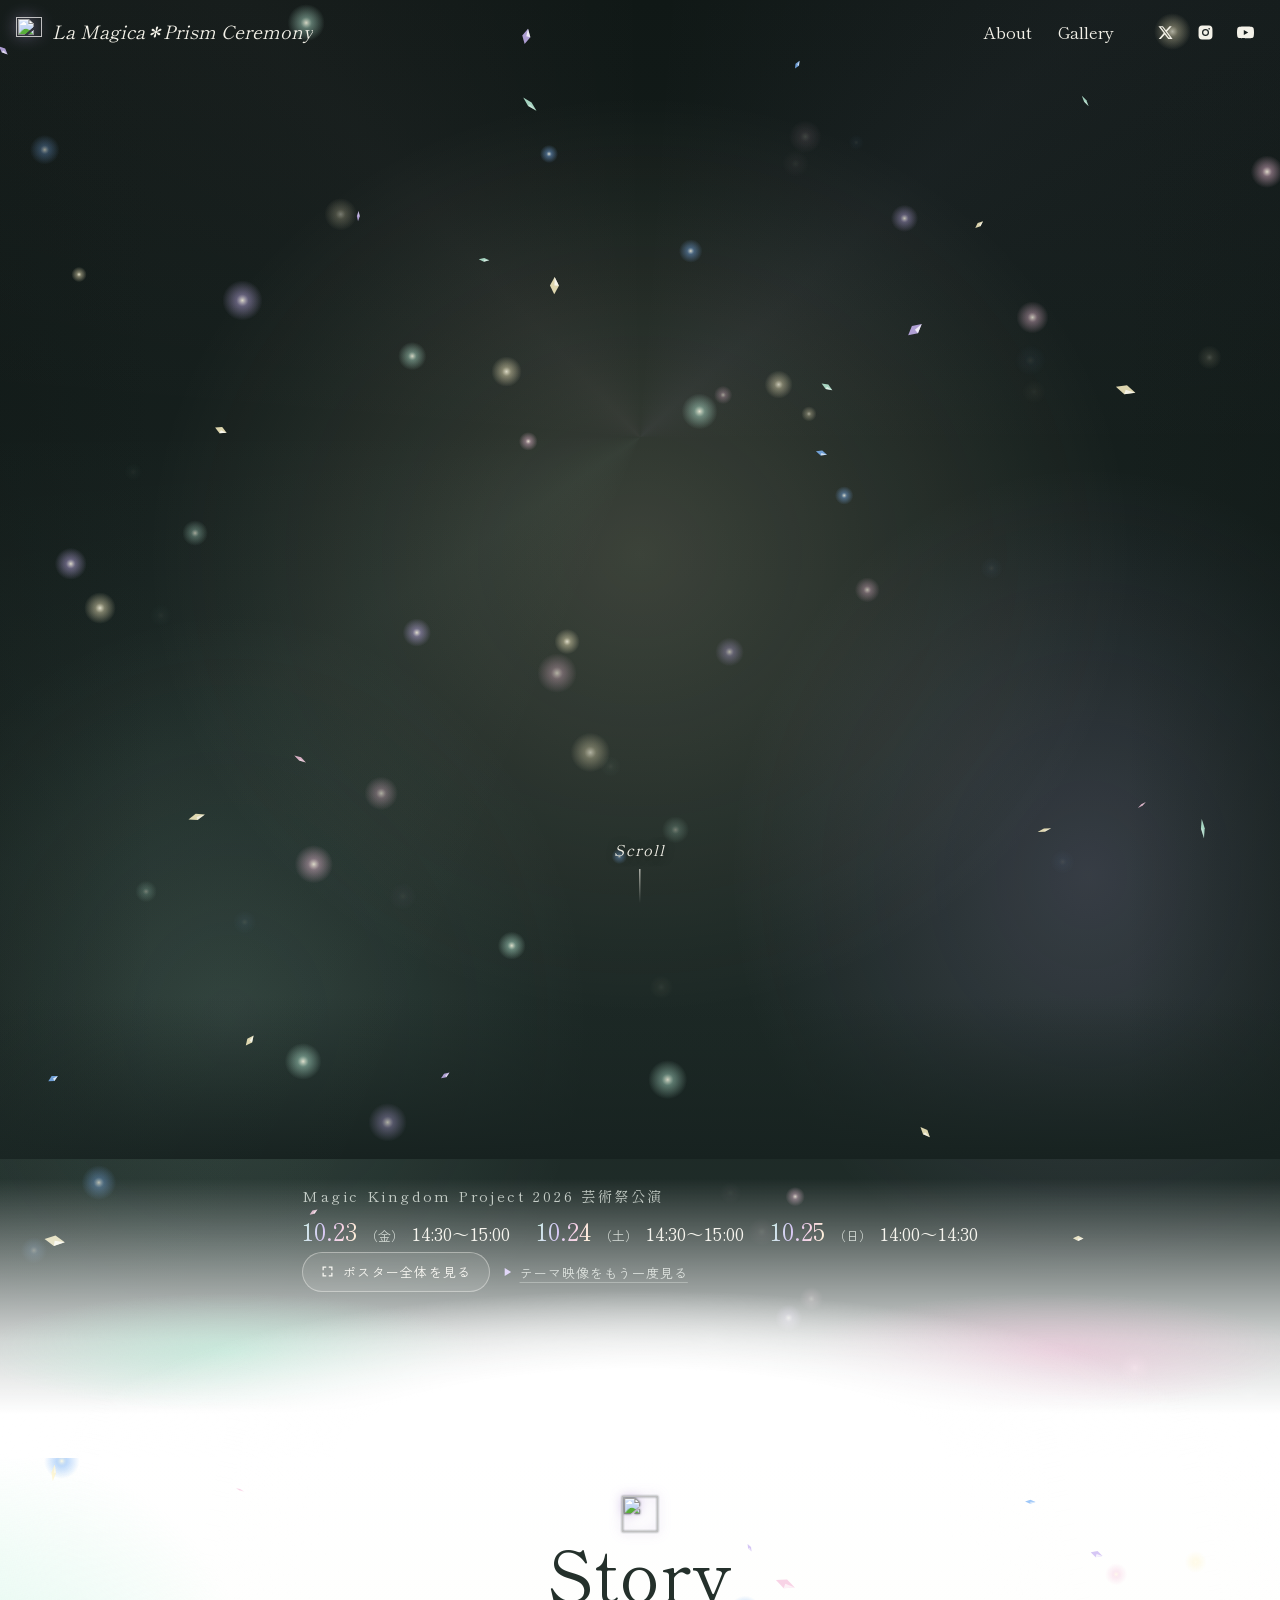
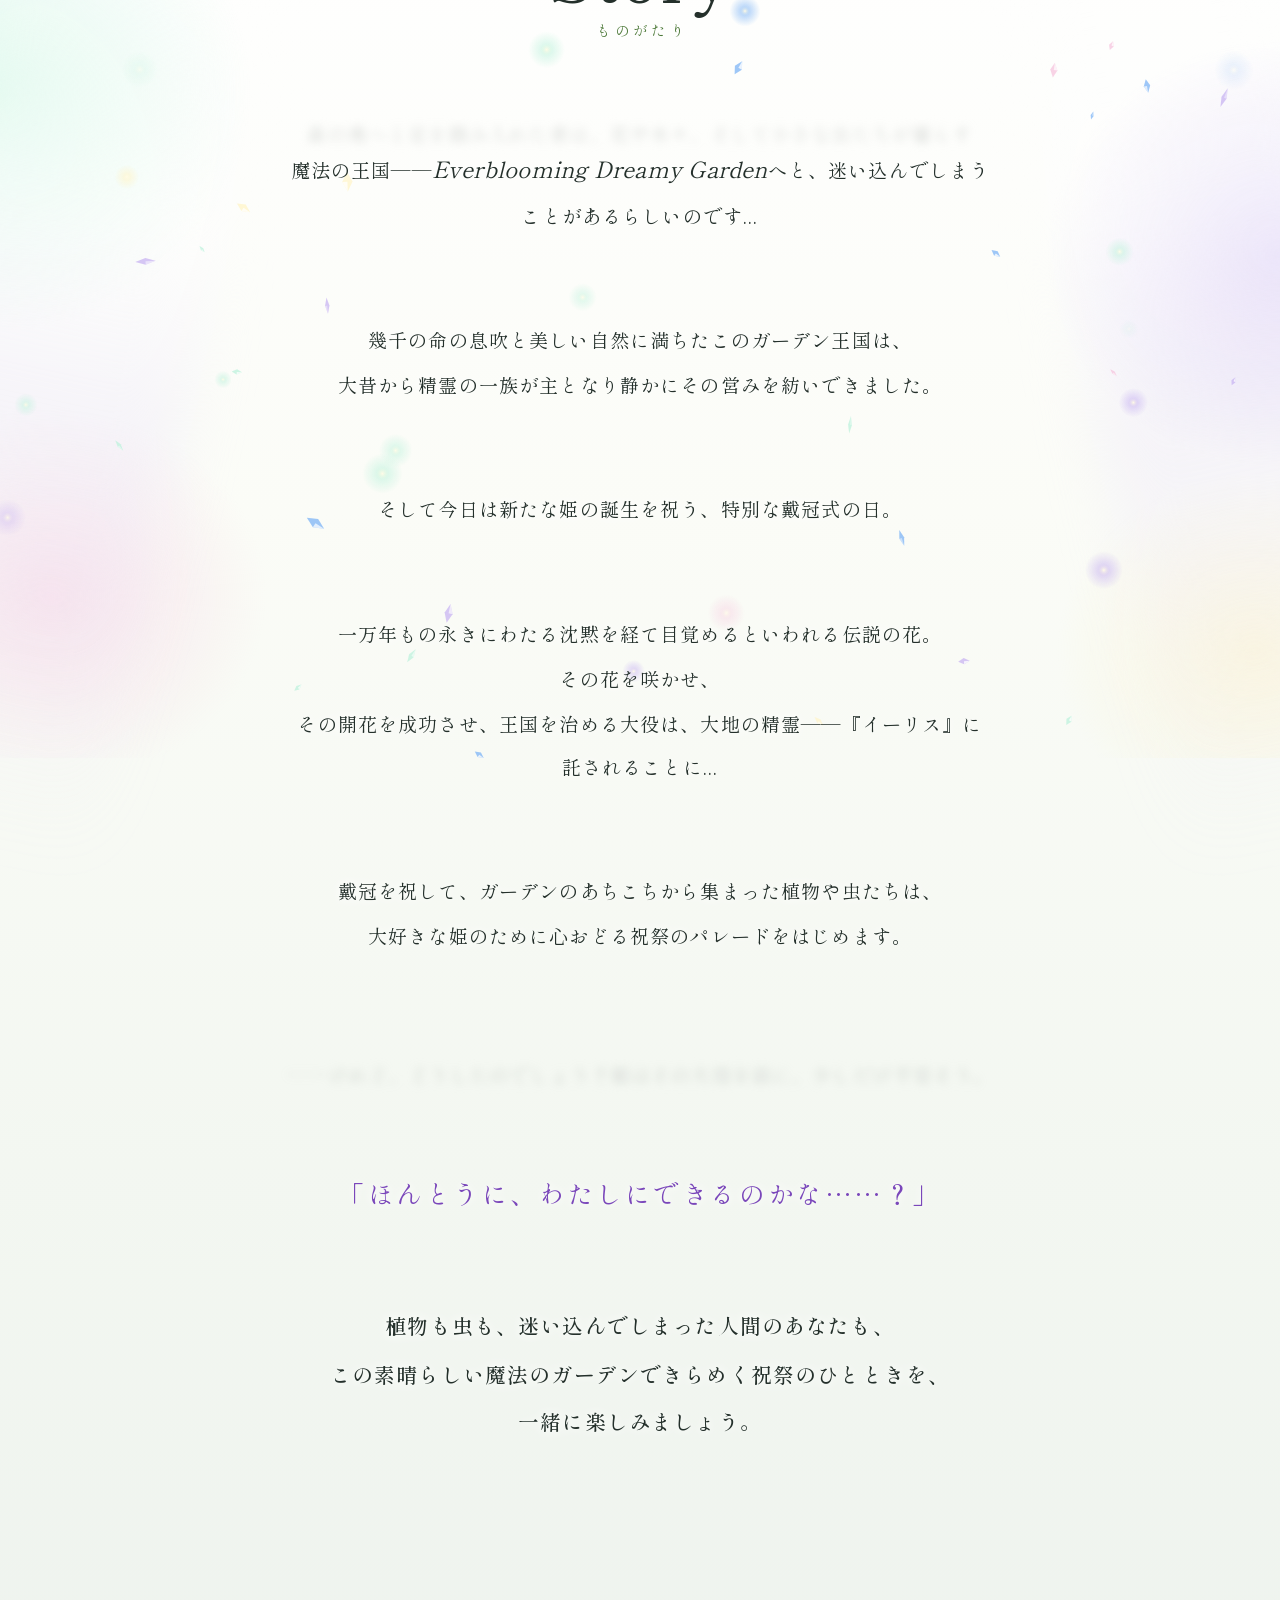
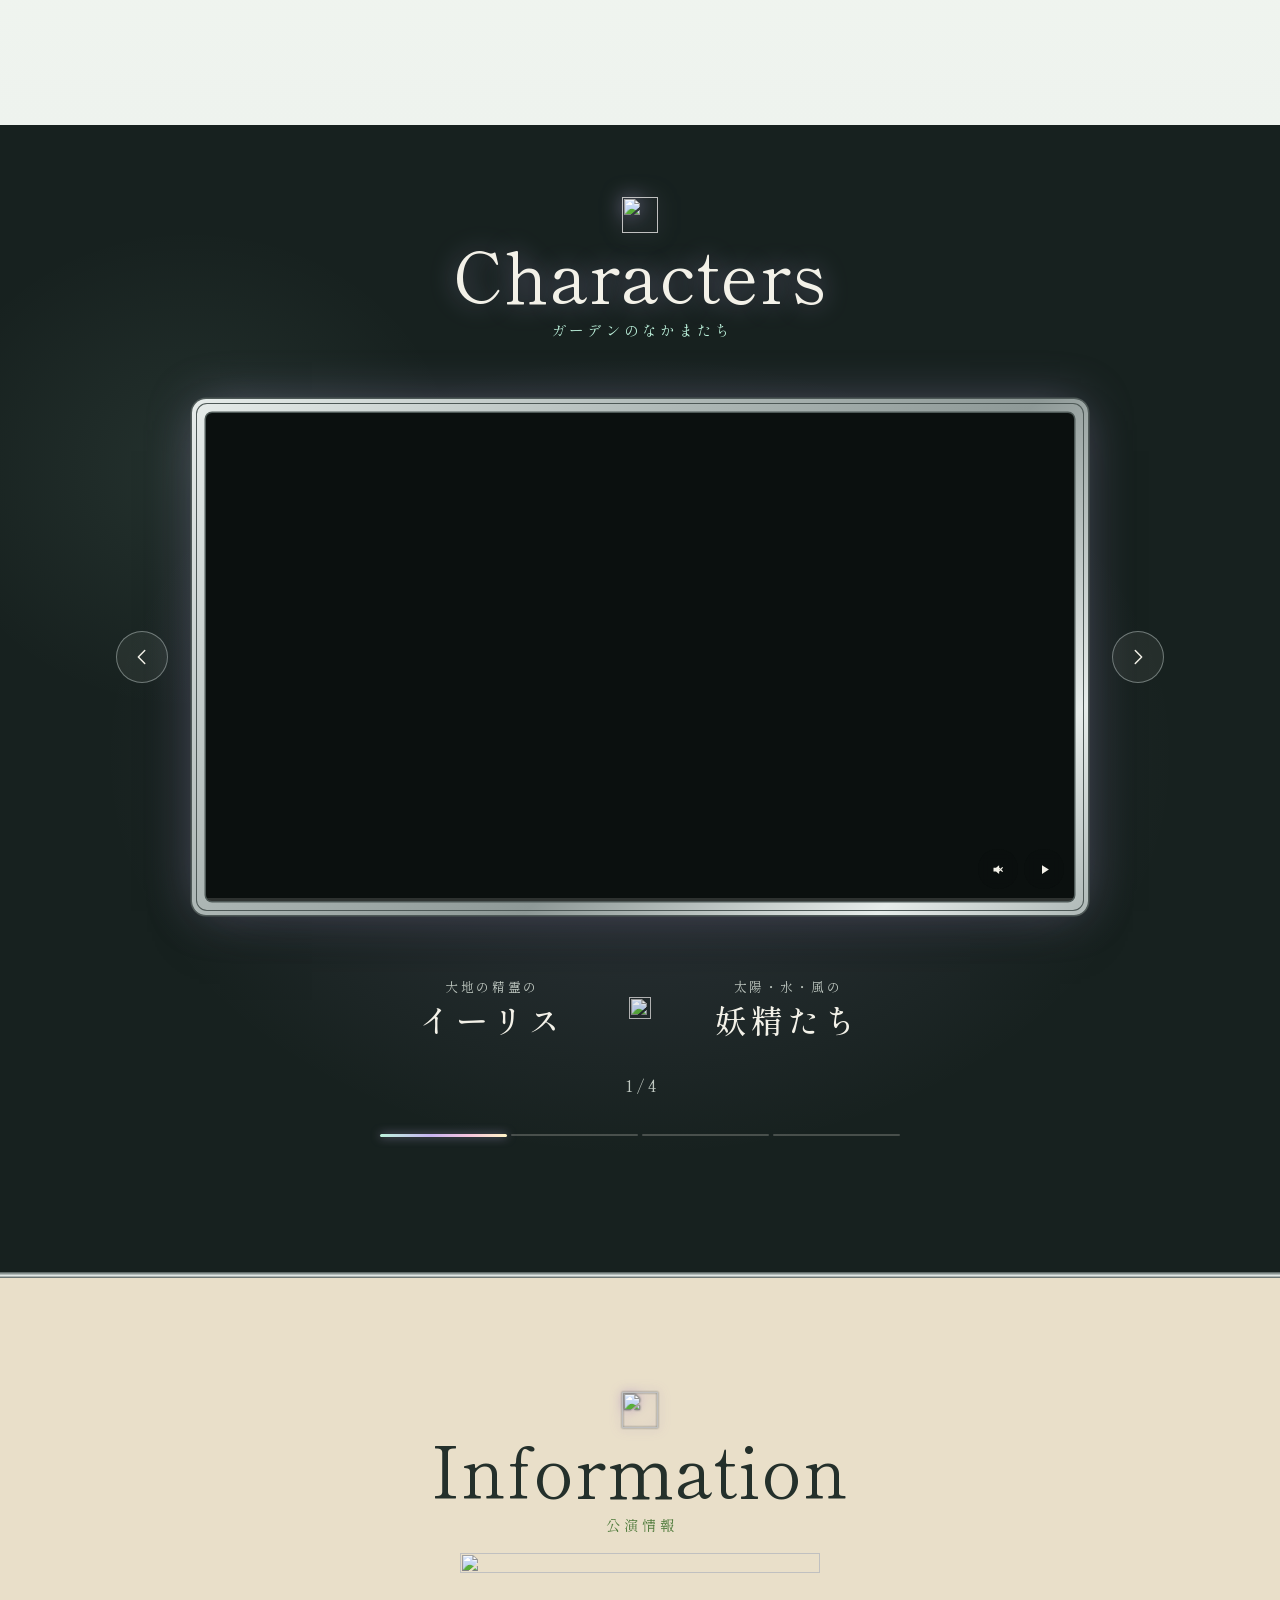
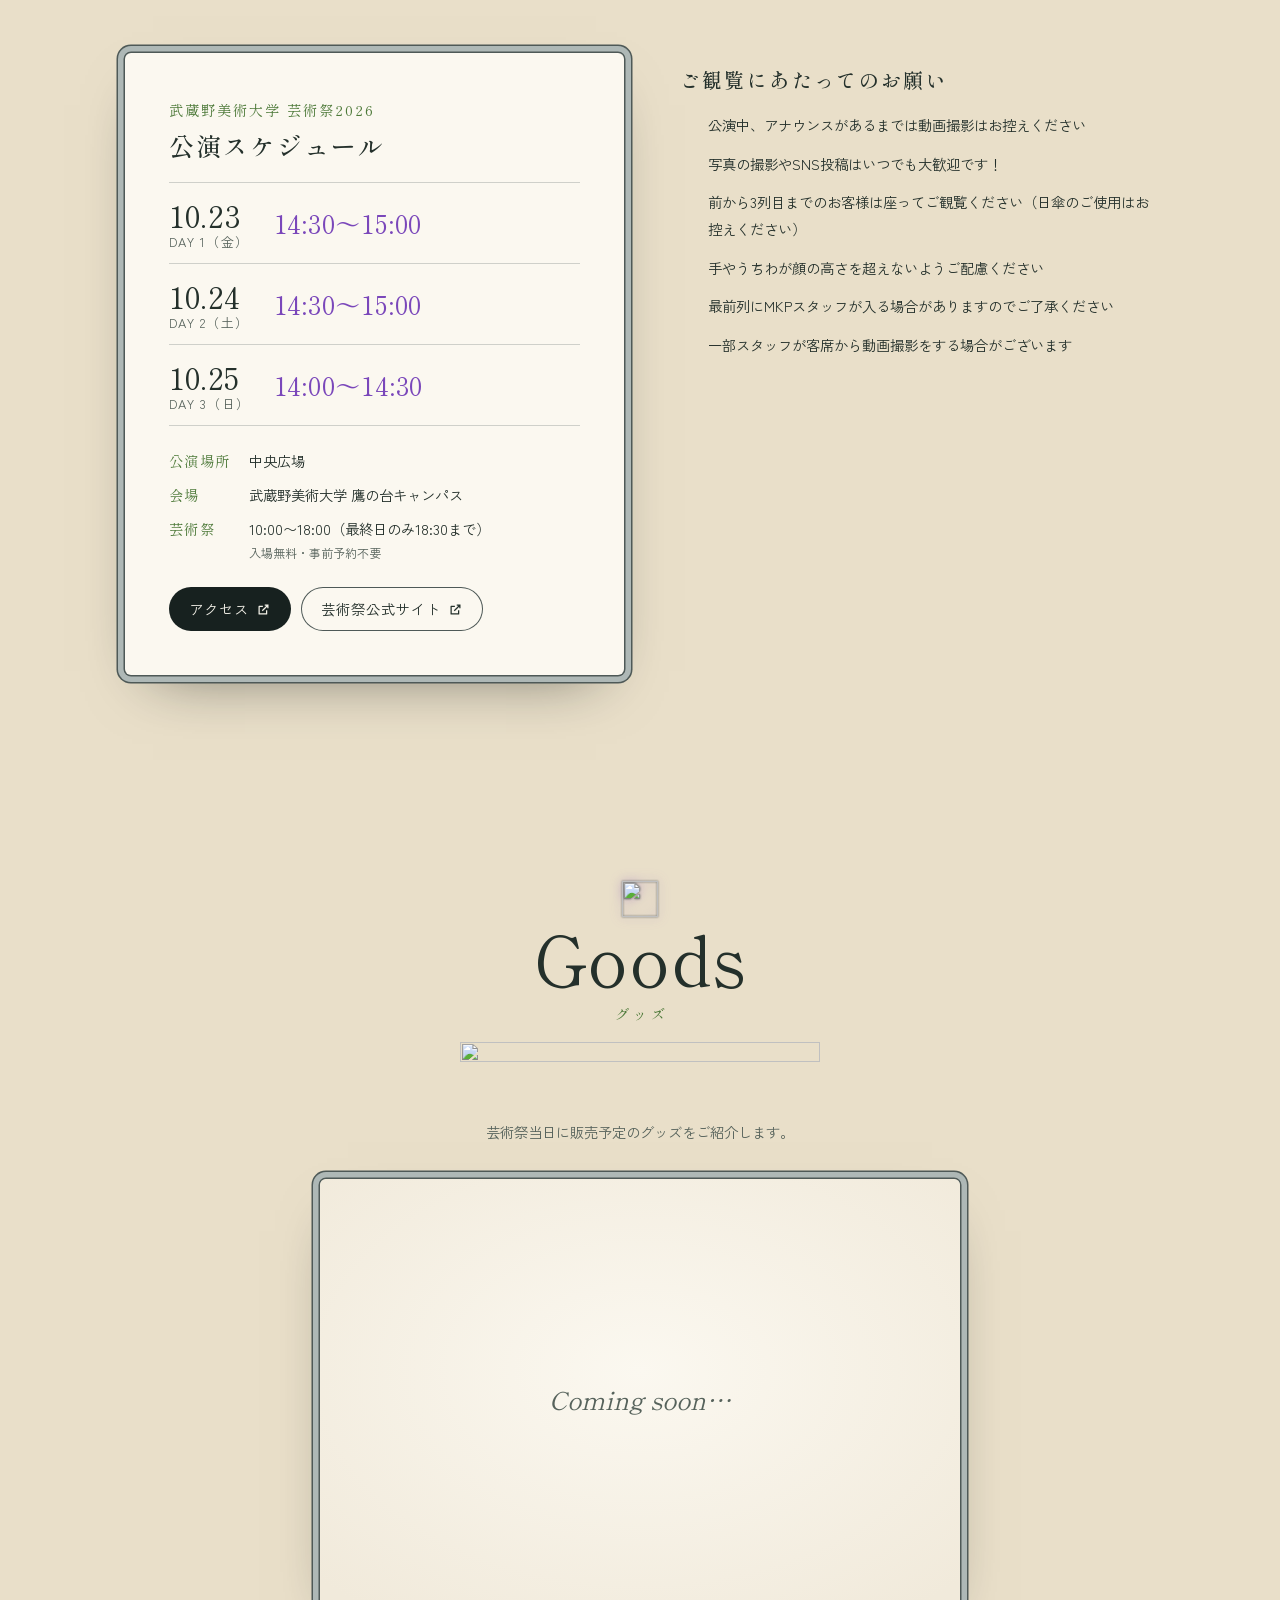
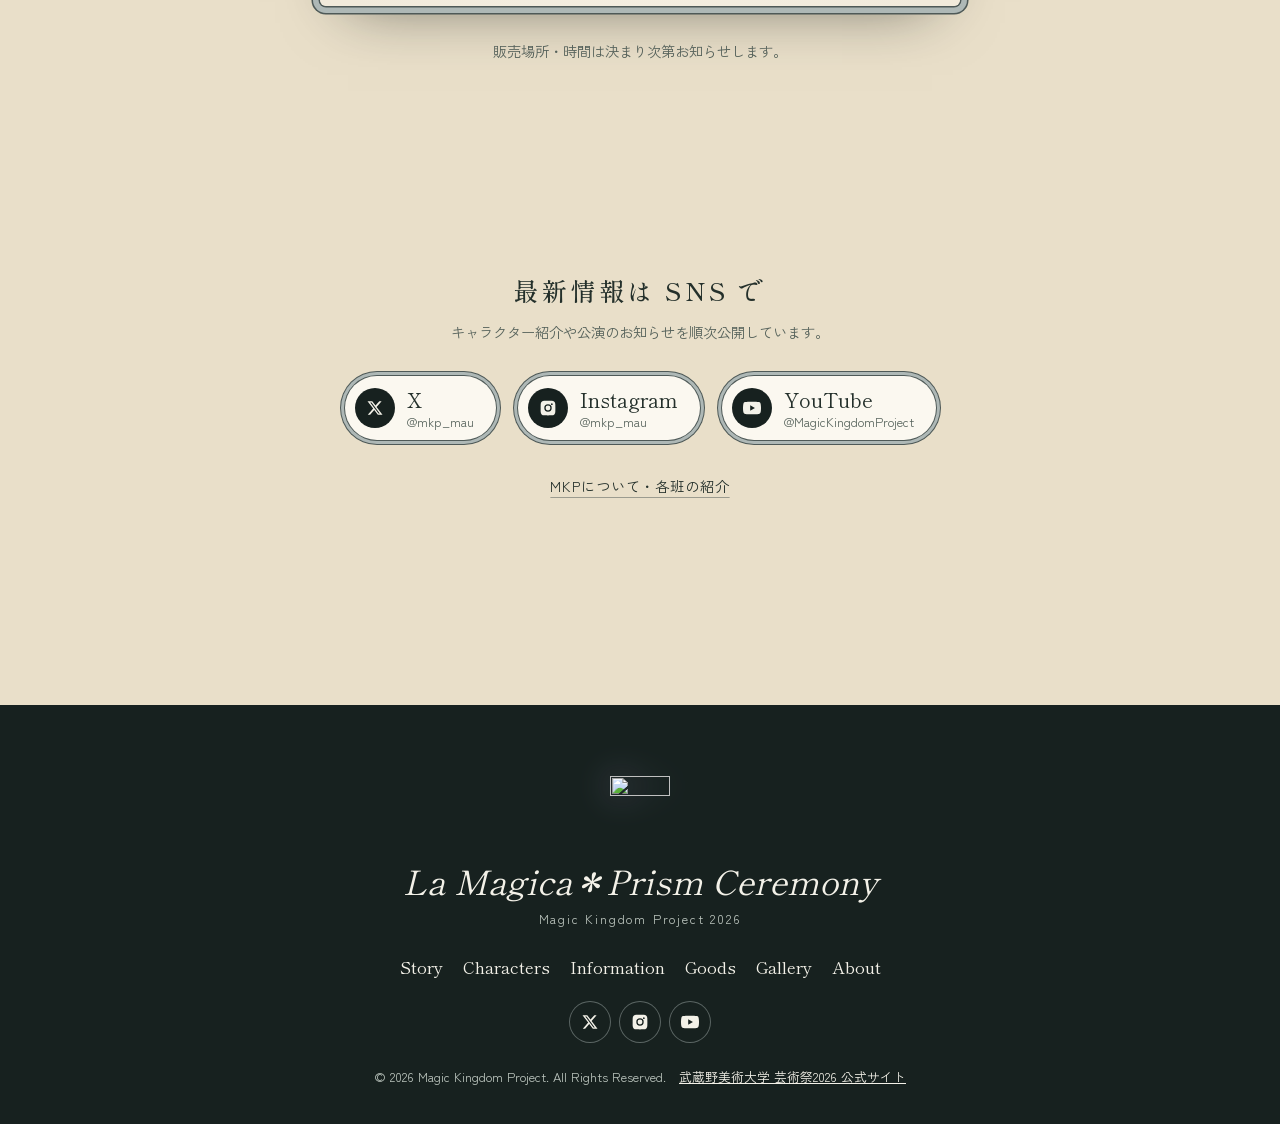
==== index.html @ e2197523 "Add files via upload" ====
<!doctype html>
<html lang="ja">
<head>
<meta charset="utf-8">
<meta name="viewport" content="width=device-width, initial-scale=1, viewport-fit=cover">
<title>La Magica＊Prism Ceremony | Magic Kingdom Project 2026</title>
<meta name="claude:viewport-fit-sides" content="cover">
<meta name="description" content="武蔵野美術大学公認サークル Magic Kingdom Project（MKP）2026年度 芸術祭公演「La Magica＊Prism Ceremony」公式サイト。10/23〜25 公演。">
<meta name="theme-color" content="#17211F">
<!-- SNSでシェアしたときの表示（公開URLが決まったら og:image / og:url を絶対URLに） -->
<meta property="og:type" content="website">
<meta property="og:site_name" content="La Magica＊Prism Ceremony">
<meta property="og:title" content="La Magica＊Prism Ceremony | Magic Kingdom Project 2026">
<meta property="og:description" content="武蔵野美術大学公認サークル MKP 2026年度 芸術祭公演 公式サイト">
<meta property="og:image" content="assets/img/ogp.jpg">
<meta property="og:locale" content="ja_JP">
<meta name="twitter:card" content="summary_large_image">
<meta name="twitter:site" content="@mkp_mau">
<link rel="icon" href="assets/img/favicon-32.png" sizes="32x32" type="image/png">
<link rel="icon" href="assets/img/icon-96.png" sizes="96x96" type="image/png">
<link rel="apple-touch-icon" href="assets/img/apple-touch-icon.png">
<link rel="preconnect" href="https://fonts.googleapis.com">
<link rel="preconnect" href="https://fonts.gstatic.com" crossorigin>
<link rel="stylesheet" href="https://fonts.googleapis.com/css2?family=IM+Fell+English:ital@0;1&family=Shippori+Mincho+B1:wght@400;500;700&family=Zen+Kaku+Gothic+New:wght@400;500;700&display=swap">
<link rel="stylesheet" href="css/style.css">
</head>
<body>
<div class="site" data-page="home">

  <a class="skip" href="#story">本文へ移動</a>

  <!-- ===== ヘッダー ===== -->
  <header class="gh" data-header>
    <a class="gh__mark" href="#top" aria-label="トップへ戻る">
      <img class="gh__crest" src="assets/svg/emblem-silver.svg" alt="" width="26" height="32">
      <span class="gh__title" data-site-title>La Magica＊Prism Ceremony</span>
    </a>
    <nav class="gh__nav" aria-label="メインメニュー">
      <a href="about.html">About</a>
      <a href="gallery.html">Gallery</a>
    </nav>
    <div class="gh__sns" data-sns="icons"></div>
    <button class="gh__menu" type="button" aria-expanded="false" aria-controls="drawer" data-menu>
      <span></span><span></span><span class="sr">メニュー</span>
    </button>
  </header>

  <div class="drawer" id="drawer" hidden data-drawer>
    <nav aria-label="メニュー">
      <a href="about.html"><span>About</span><small>MKPについて</small></a>
      <a href="gallery.html"><span>Gallery</span><small>写真ギャラリー</small></a>
    </nav>
    <div class="drawer__sns" data-sns="icons"></div>
  </div>

  <main id="top">

    <!-- ===== メインビジュアル（夜の庭とプリズムの光） ===== -->
    <section class="hero hero--full" aria-label="メインビジュアル" data-hero>
      <div class="hero__bg" aria-hidden="true"><img data-poster-bg src="" alt=""></div>
      <div class="hero__glow" aria-hidden="true"></div>
      <a class="hero__scroll" href="#story" aria-label="ストーリーへ">Scroll<i></i></a>
      <canvas class="fx" data-fx="night" aria-hidden="true"></canvas>
      <div class="hero__inner">
        <div class="hero__info">
          <p class="hero__tagline" data-tagline></p>
          <ul class="hero__dates" data-hero-dates></ul>
          <button class="hero__whole" type="button" data-zoom>
            <svg viewBox="0 0 24 24" aria-hidden="true"><path d="M4 4h6v2H6v4H4V4Zm10 0h6v6h-2V6h-4V4ZM4 14h2v4h4v2H4v-6Zm14 0h2v6h-6v-2h4v-4Z"/></svg>ポスター全体を見る
          </button>
          <button class="hero__replay" type="button" data-replay hidden>
            <svg viewBox="0 0 24 24" aria-hidden="true"><path d="M8 5v14l11-7z"/></svg>テーマ映像をもう一度見る
          </button>
        </div>
      </div>
      <div class="hero__bloom" aria-hidden="true"></div>
    </section>

    <!-- ===== ストーリー（光の中へ） ===== -->
    <section class="story" id="story" aria-labelledby="story-h">
      <canvas class="fx fx--sticky" data-fx="light" aria-hidden="true"></canvas>
      <div class="story__aura" aria-hidden="true"></div>

      <div class="story__inner">
        <header class="sec-head">
          <img class="sec-head__spark" src="assets/svg/sparkle.svg" alt="" width="40" height="40">
          <h2 class="sec-head__en" id="story-h">Story</h2>
          <p class="sec-head__ja">ものがたり</p>
        </header>
        <div class="story__text" data-story></div>
      </div>
      <div class="story__band" aria-hidden="true"></div>
    </section>

    <!-- ===== キャラクター ===== -->
    <section class="chars" id="characters" aria-labelledby="chars-h">
      <div class="wrap">
        <header class="sec-head sec-head--dark">
          <img class="sec-head__spark" src="assets/svg/sparkle.svg" alt="" width="40" height="40">
          <h2 class="sec-head__en" id="chars-h">Characters</h2>
          <p class="sec-head__ja">ガーデンのなかまたち</p>
        </header>
        <div class="carousel" data-carousel></div>
      </div>
    </section>

    <!-- ===== 公演情報 ===== -->
    <section class="info parchment" id="information" aria-labelledby="info-h">
      <div class="wrap">
        <header class="sec-head">
          <img class="sec-head__spark" src="assets/svg/sparkle.svg" alt="" width="40" height="40">
          <h2 class="sec-head__en" id="info-h">Information</h2>
          <p class="sec-head__ja">公演情報</p>
          <img class="sec-head__rule" src="assets/svg/rule.svg" alt="" width="360" height="36">
        </header>
        <div class="info__grid">
          <article class="plate" data-schedule></article>
          <article class="notes" data-notes></article>
        </div>
        <div class="news" data-news></div>
      </div>
    </section>

    <!-- ===== グッズ ===== -->
    <section class="goods parchment" id="goods" aria-labelledby="goods-h">
      <div class="wrap">
        <header class="sec-head">
          <img class="sec-head__spark" src="assets/svg/sparkle.svg" alt="" width="40" height="40">
          <h2 class="sec-head__en" id="goods-h">Goods</h2>
          <p class="sec-head__ja">グッズ</p>
          <img class="sec-head__rule" src="assets/svg/rule.svg" alt="" width="360" height="36">
        </header>
        <div data-goods></div>
      </div>
    </section>

    <!-- ===== 展示（content.js で enabled: true のときだけ表示） ===== -->
    <section class="exhibit parchment" id="exhibition" aria-labelledby="ex-h" hidden data-exhibition-section>
      <div class="wrap">
        <header class="sec-head">
          <h2 class="sec-head__en" id="ex-h">Exhibition</h2>
          <p class="sec-head__ja">展示</p>
          <img class="sec-head__rule" src="assets/svg/rule.svg" alt="" width="360" height="36">
        </header>
        <div data-exhibition></div>
      </div>
    </section>

    <!-- ===== SNS ===== -->
    <section class="follow parchment" id="follow" aria-labelledby="follow-h">
      <div class="wrap">
        <h2 class="follow__h" id="follow-h">最新情報は SNS で</h2>
        <p class="follow__lead">キャラクター紹介や公演のお知らせを順次公開しています。</p>
        <div class="follow__list" data-sns="cards"></div>
        <a class="follow__about" href="about.html">MKPについて・各班の紹介</a>
      </div>
    </section>
  </main>

  <footer class="gf" data-footer></footer>

  <dialog class="lightbox" data-lightbox aria-label="画像の拡大表示">
    <button class="lightbox__close" type="button" data-lightbox-close aria-label="閉じる">×</button>
    <img src="" alt="">
  </dialog>

  <noscript><p class="noscript">このサイトの表示には JavaScript を有効にしてください。</p></noscript>
</div>

<script src="data/content.js"></script>
<script src="js/main.js"></script>
</body>
</html>
---- css/style.css ----
/* =====================================================================
   La Magica＊Prism Ceremony — style
   ポスターのトンマナ：夜の庭（暗）→ 祈りの光（白いプリズム）→ 夜の舞台 → 羊皮紙と銀の額縁
   色や書体は :root の変数だけで全体を変えられます（1つの世界観で統一。ダークモード切替は持ちません）
   ===================================================================== */
:root {
  /* color */
  --night: #17211F;        /* 夜の庭 */
  --night-2: #22302C;
  --night-3: #2E3F39;
  --ink: #24302B;          /* 明るい面の文字 */
  --ink-soft: #56625B;
  --moon: #F3F1E8;         /* 暗い面の文字 */
  --moon-soft: #BFC8C1;
  --parch: #E9DFC9;        /* 羊皮紙 */
  --parch-2: #DCCDAF;
  --paper: #FBF8F0;        /* 額縁の中の紙 */
  --pewter: #AEB8B6;       /* 銀の額縁 */
  --pewter-l: #E6ECEA;
  --pewter-d: #4E5957;
  --leaf: #4E7A3A;
  --lilac: #C8B4F2;        /* プリズムの光 */
  --mint: #BDF2DC;
  --pink: #F6C4DD;
  --glow: #FFF4C7;
  --violet: #7A47BA;       /* リボンの紫＝アクセント */
  --gem: #3E86E0;
  --prism: linear-gradient(100deg, var(--mint), var(--lilac) 40%, var(--pink) 70%, var(--glow));
  --frame: linear-gradient(135deg, var(--pewter-l), var(--pewter) 35%, #8E9997 60%, var(--pewter-l) 85%, var(--pewter));
  --shadow: 0 24px 60px -28px rgba(10, 16, 14, .6);

  /* type */
  --f-display: "IM Fell English", "Shippori Mincho B1", "Hiragino Mincho ProN", "Yu Mincho", serif;
  --f-story: "Shippori Mincho B1", "Hiragino Mincho ProN", "Yu Mincho", "Noto Serif JP", serif;
  --f-ui: "Zen Kaku Gothic New", "Hiragino Sans", "Hiragino Kaku Gothic ProN", "Yu Gothic", sans-serif;

  /* scale (1.25) */
  --t-xs: .8rem;
  --t-sm: .9rem;
  --t-md: 1rem;
  --t-lg: 1.25rem;
  --t-xl: 1.56rem;
  --t-2xl: 1.95rem;

  --gutter: max(16px, env(safe-area-inset-left, 0px));
  --gutter-r: max(16px, env(safe-area-inset-right, 0px));
  --header-h: 64px;
  color-scheme: light;
}

*, *::before, *::after { box-sizing: border-box; }
[hidden] { display: none !important; }
html { scroll-behavior: smooth; scroll-padding-top: calc(var(--header-h) + 12px); }
html.is-locked, html.is-locked body { overflow: hidden; }
body {
  margin: 0;
  background: var(--night);
  color: var(--ink);
  font-family: var(--f-ui);
  font-size: var(--t-md);
  line-height: 1.8;
  -webkit-font-smoothing: antialiased;
  overflow-x: hidden;
}
.site { overflow-x: clip; }
img { max-width: 100%; display: block; }
a { color: inherit; }
button { font: inherit; color: inherit; }
h1, h2, h3 { text-wrap: balance; word-break: auto-phrase; }
:focus-visible { outline: 2px solid var(--lilac); outline-offset: 3px; border-radius: 4px; }
.sr { position: absolute; width: 1px; height: 1px; overflow: hidden; clip: rect(0 0 0 0); white-space: nowrap; }
.skip { position: absolute; left: 12px; top: -60px; z-index: 100; background: var(--moon); color: var(--night); padding: 8px 14px; border-radius: 999px; text-decoration: none; }
.skip:focus { top: calc(12px + env(safe-area-inset-top, 0px)); }
.noscript { text-align: center; padding: 24px; color: var(--moon); }

.wrap { width: 100%; max-width: 1080px; margin-inline: auto; padding-left: var(--gutter); padding-right: var(--gutter-r); }
.parchment { background: var(--parch) url("../assets/svg/parchment.svg") repeat; color: var(--ink); }

/* ---------- section heading ---------- */
.sec-head { display: grid; justify-items: center; text-align: center; margin-bottom: clamp(32px, 6vw, 56px); }
.sec-head__spark { width: 36px; height: 36px; margin-bottom: 4px; }
.parchment .sec-head__spark, .story .sec-head__spark { filter: drop-shadow(0 0 1px rgba(78,89,87,.9)) drop-shadow(0 0 6px rgba(122,71,186,.35)); }
.sec-head--dark .sec-head__spark { filter: drop-shadow(0 0 10px rgba(200,180,242,.6)); }
.sec-head__en { margin: 0; font-family: var(--f-display); font-weight: 400; font-size: clamp(2.6rem, 7vw, 4.4rem); line-height: 1; letter-spacing: .01em; }
.sec-head__ja { margin: 10px 0 0; font-family: var(--f-story); font-size: var(--t-sm); letter-spacing: .3em; padding-left: .3em; color: var(--leaf); }
.sec-head__rule { width: min(360px, 76vw); height: auto; margin-top: 14px; }
.sec-head--dark .sec-head__en { color: var(--moon); text-shadow: 0 0 26px rgba(200, 180, 242, .45); }
.sec-head--dark .sec-head__ja { color: var(--mint); }

/* ---------- reveal ---------- */
.js .rv { opacity: .18; transform: translateY(14px); filter: blur(4px); transition: opacity 1.1s ease, transform 1.1s cubic-bezier(.2,.7,.2,1), filter 1.1s ease; transition-delay: calc(var(--i, 0) * 140ms); }
.js .rv.is-in { opacity: 1; transform: none; filter: none; }

/* ---------- canvas fx ---------- */
.fx { position: absolute; inset: 0; width: 100%; height: 100%; pointer-events: none; z-index: 1; }
.fx--sticky { position: sticky; top: 0; height: 100vh; height: 100svh; margin-bottom: -100vh; margin-bottom: -100svh; display: block; }

/* =====================================================================
   Header
   ===================================================================== */
.gh {
  position: fixed; inset: 0 0 auto 0; z-index: 40;
  height: calc(var(--header-h) + env(safe-area-inset-top, 0px));
  padding-top: env(safe-area-inset-top, 0px);
  padding-left: var(--gutter); padding-right: var(--gutter-r);
  display: flex; align-items: center; gap: 20px;
  color: var(--moon);
  transition: background .4s ease, box-shadow .4s ease;
}
.gh.is-solid { background: rgba(23, 33, 31, .84); backdrop-filter: blur(14px); -webkit-backdrop-filter: blur(14px); box-shadow: 0 1px 0 rgba(174, 184, 182, .25); }
.gh__mark { display: flex; align-items: center; gap: 10px; text-decoration: none; min-width: 0; }
.gh__crest { width: 26px; height: auto; flex: none; filter: drop-shadow(0 0 8px rgba(200,180,242,.45)); }
.gh__title { font-family: var(--f-display); font-style: italic; font-size: 1.15rem; white-space: nowrap; overflow: hidden; text-overflow: ellipsis; }
.gh__nav { margin-left: auto; display: flex; gap: 2px; }
.gh__nav a { font-family: var(--f-display); font-size: 1.05rem; text-decoration: none; padding: 6px 12px; border-radius: 999px; transition: background .25s, color .25s; }
.gh__nav a:hover { background: rgba(243, 241, 232, .1); color: var(--lilac); }
.gh__sns { display: flex; gap: 2px; }
.gh__sns a, .drawer__sns a { display: grid; place-items: center; width: 38px; height: 38px; border-radius: 50%; transition: background .25s, color .25s; }
.gh__sns a:hover { background: rgba(243, 241, 232, .1); color: var(--lilac); }
.gh__sns svg, .drawer__sns svg { width: 17px; height: 17px; fill: currentColor; }
.gh__menu { display: none; margin-left: auto; width: 44px; height: 44px; border: 0; background: transparent; position: relative; cursor: pointer; }
.gh__menu span:not(.sr) { position: absolute; left: 11px; right: 11px; height: 1.5px; background: var(--moon); transition: transform .35s ease, top .35s ease; }
.gh__menu span:nth-child(1) { top: 17px; }
.gh__menu span:nth-child(2) { top: 26px; }
.gh__menu[aria-expanded="true"] span:nth-child(1) { top: 21.5px; transform: rotate(35deg); }
.gh__menu[aria-expanded="true"] span:nth-child(2) { top: 21.5px; transform: rotate(-35deg); }

.drawer {
  position: fixed; inset: 0; z-index: 35; color: var(--moon);
  background: radial-gradient(90% 60% at 50% 30%, rgba(200,180,242,.22), transparent 70%), var(--night);
  padding: calc(var(--header-h) + 24px + env(safe-area-inset-top, 0px)) var(--gutter-r) calc(32px + env(safe-area-inset-bottom, 0px)) var(--gutter);
  display: flex; flex-direction: column; justify-content: center; gap: 32px;
  animation: fadeIn .35s ease;
}
.drawer nav { display: grid; gap: 6px; justify-items: center; }
.drawer nav a { display: grid; justify-items: center; text-decoration: none; padding: 8px 16px; }
.drawer nav span { font-family: var(--f-display); font-size: 2.1rem; line-height: 1.1; }
.drawer nav small { font-family: var(--f-story); font-size: var(--t-xs); letter-spacing: .25em; color: var(--mint); }
.drawer__sns { display: flex; justify-content: center; gap: 8px; }
.drawer__sns a { box-shadow: inset 0 0 0 1px rgba(174,184,182,.5); width: 46px; height: 46px; }

@media (max-width: 920px) {
  .gh__nav, .gh__sns { display: none; }
  .gh__menu { display: block; }
}

/* =====================================================================
   Intro (theme movie)
   ===================================================================== */
.intro {
  position: fixed; inset: 0; z-index: 80;
  background: #0B100F;
  display: grid; place-items: center;
  transition: opacity 1.1s ease, visibility 1.1s;
}
.intro.is-leaving { opacity: 0; visibility: hidden; }
.intro video { width: 100%; height: 100%; object-fit: contain; background: #0B100F; }
.intro__wait { position: absolute; inset: 0; display: grid; place-items: center; pointer-events: none; animation: breathe 2.4s ease-in-out infinite; }
.intro__wait img { width: clamp(80px, 12vw, 130px); height: auto; filter: drop-shadow(0 0 24px rgba(200,180,242,.7)); }
.intro.is-playing .intro__wait { display: none; }
.intro__start {
  position: absolute; inset: 0; display: grid; place-items: center; align-content: center; gap: 18px;
  border: 0; background: rgba(11, 16, 15, .45); cursor: pointer; color: var(--moon);
}
.intro__start span:first-child { width: 92px; height: 92px; border-radius: 50%; display: grid; place-items: center; background: rgba(243,241,232,.12); box-shadow: inset 0 0 0 1.5px var(--pewter), 0 0 40px rgba(200,180,242,.45); }
.intro__start svg { width: 34px; height: 34px; fill: currentColor; margin-left: 5px; }
.intro__start span:last-child { font-family: var(--f-story); letter-spacing: .2em; font-size: var(--t-sm); }
.intro__bar {
  position: absolute; left: 0; right: 0; bottom: 0;
  padding: 16px var(--gutter-r) calc(20px + env(safe-area-inset-bottom, 0px)) var(--gutter);
  display: flex; justify-content: space-between; align-items: center; gap: 12px;
  background: linear-gradient(to top, rgba(11, 16, 15, .75), transparent);
}
.intro__btn {
  display: inline-flex; align-items: center; gap: 8px;
  min-height: 44px; padding: 8px 18px; border-radius: 999px;
  border: 1px solid rgba(243, 241, 232, .5); background: rgba(243, 241, 232, .08);
  color: var(--moon); font-size: var(--t-sm); letter-spacing: .08em; cursor: pointer;
  backdrop-filter: blur(6px); -webkit-backdrop-filter: blur(6px);
  transition: background .25s;
}
.intro__btn:hover { background: rgba(243, 241, 232, .2); }
.intro__btn svg { width: 18px; height: 18px; fill: currentColor; }
.intro__btn--icon { width: 44px; padding: 0; justify-content: center; }
.intro__btn--skip { font-family: var(--f-display); font-size: 1.1rem; letter-spacing: .04em; }
.intro__bar progress { flex: 1; max-width: 360px; height: 2px; appearance: none; -webkit-appearance: none; border: 0; background: rgba(243,241,232,.2); }
.intro__bar progress::-webkit-progress-bar { background: rgba(243,241,232,.2); }
.intro__bar progress::-webkit-progress-value { background: var(--lilac); }
.intro__bar progress::-moz-progress-bar { background: var(--lilac); }

/* =====================================================================
   Hero — 夜の庭のポスター
   ===================================================================== */
.hero {
  position: relative;
  color: var(--moon);
  background:
    radial-gradient(55% 45% at 50% 38%, rgba(255, 244, 199, .16), transparent 70%),
    radial-gradient(40% 40% at 18% 70%, rgba(189, 242, 220, .12), transparent 70%),
    radial-gradient(40% 40% at 85% 60%, rgba(200, 180, 242, .16), transparent 70%),
    linear-gradient(to bottom, #101816, var(--night) 40%, var(--night-2));
  padding: calc(var(--header-h) + 28px + env(safe-area-inset-top, 0px)) 0 0;
  overflow: hidden;
  isolation: isolate;
}
.hero__glow { position: absolute; inset: -50%; z-index: 0; pointer-events: none;
  background: conic-gradient(from 200deg at 50% 40%, transparent, rgba(189,242,220,.08), transparent 20%, rgba(246,196,221,.08), transparent 45%, rgba(200,180,242,.1), transparent 70%);
  animation: spin 60s linear infinite; }


.hero__inner {
  position: relative; z-index: 2;
  display: grid; justify-items: center; gap: 24px;
  padding-left: var(--gutter); padding-right: var(--gutter-r);
  padding-bottom: clamp(110px, 13vw, 180px);
}
.js .js.is-ready 
.hero__info { display: grid; justify-items: center; gap: 14px; text-align: center; }
.hero__tagline { margin: 0; font-family: var(--f-story); font-size: var(--t-sm); letter-spacing: .18em; color: var(--moon-soft); }
/* 3日分は「横に3つ並ぶ」か「縦に3行そろう」のどちらかだけにする（2つ＋1つの折り返しを作らない） */
.hero__dates { list-style: none; margin: 0; padding: 0; display: grid; grid-template-columns: repeat(3, auto); justify-content: center; gap: 8px 26px; font-family: var(--f-display); font-size: 1.1rem; font-variant-numeric: tabular-nums; }
.hero__dates li { display: grid; grid-template-columns: auto auto auto; align-items: baseline; gap: 8px; white-space: nowrap; }
@media (max-width: 720px) {
  .hero__dates { grid-template-columns: auto; gap: 4px; }
  .hero__dates li { grid-template-columns: 3.4em 2.4em auto; gap: 6px; }
  .hero__dates b { text-align: right; }
}
.hero__dates b { font-weight: 400; font-size: 1.5rem; background: var(--prism); -webkit-background-clip: text; background-clip: text; color: transparent; }
.hero__dates small { font-family: var(--f-ui); font-size: var(--t-xs); color: var(--moon-soft); }
.hero__replay { display: inline-flex; align-items: center; gap: 6px; border: 0; background: none; font-size: var(--t-xs); letter-spacing: .08em; color: var(--moon-soft); cursor: pointer; text-decoration: underline; text-underline-offset: 4px; text-decoration-color: rgba(191,200,193,.4); padding: 6px; }
.hero__replay svg { width: 14px; height: 14px; fill: var(--lilac); }
.hero__whole { display: inline-flex; align-items: center; gap: 8px; min-height: 40px; padding: 6px 18px; border-radius: 999px; border: 0; cursor: zoom-in;
  background: rgba(243,241,232,.1); color: var(--moon); font-size: var(--t-xs); letter-spacing: .1em; box-shadow: inset 0 0 0 1px rgba(243,241,232,.4);
  backdrop-filter: blur(8px); -webkit-backdrop-filter: blur(8px); transition: background .25s; }
.hero__whole:hover { background: rgba(243,241,232,.2); }
.hero__whole svg { width: 15px; height: 15px; fill: currentColor; }

/* ---------- 見せ方 "full"：ポスターを画面いっぱいの背景として使う ---------- */
/* 最初の1画面はポスターだけ。下端を夜の色に溶かし、その下に公演日時、さらに下で白い光へ */
.hero--full { padding-top: 0; }
.hero--full .hero__bg { display: block; position: absolute; top: 0; left: 0; right: 0; height: 100vh; height: 100svh; z-index: 0; overflow: hidden; }
.hero--full .hero__bg img { width: 100%; height: 100%; object-fit: cover; transform-origin: 50% 45%; will-change: transform, object-position; }
.js .hero--full .hero__bg img { animation: bgIn 2.6s cubic-bezier(.2,.7,.2,1) both; animation-play-state: paused; }
.js.is-ready .hero--full .hero__bg img { animation-play-state: running; }
@keyframes bgIn { from { opacity: 0; scale: 1.08; filter: brightness(1.6) blur(6px); } to { opacity: 1; scale: 1; filter: none; } }
.hero--full .hero__bg::after {
  content: ""; position: absolute; inset: 0;
  background:
    linear-gradient(to bottom, rgba(16,24,22,.6) 0, rgba(16,24,22,0) 14%, rgba(16,24,22,0) 76%, #172220 100%),
    radial-gradient(130% 100% at 50% 45%, transparent 60%, rgba(16,24,22,.45) 100%);
}
.hero--full .hero__glow { opacity: .4; }
.hero--full .hero--full .hero__inner { z-index: 4; padding-top: calc(100vh + 28px); padding-top: calc(100svh + 28px); }
.hero--full .hero__info { gap: 16px; }
.hero--full .hero__scroll { display: grid; transition: opacity .5s ease; }
.hero--full.is-scrolled .hero__scroll { opacity: 0; pointer-events: none; }
/* 横長の画面（PC）：横幅いっぱいのまま、ポスターの「姫の頭の上」〜「タイトル文字」までを縦に並べ、
   ページと一緒にスクロールして読ませる。切り取る範囲は content.js の hero.pcFrom / pcTo（ポスターの高さに対する%） */
@media (min-aspect-ratio: 1/1) {
  .hero--full { --from: .02; --to: .66; --ph: calc(100vw * 4093 / 2894); }
  .hero--full .hero__bg { height: calc(var(--ph) * (var(--to) - var(--from))); }
  .hero--full .hero__bg img { height: auto; object-fit: initial; margin-top: calc(var(--ph) * var(--from) * -1); }
  .hero--full .hero__bg::after {
    background:
      linear-gradient(to bottom, rgba(16,24,22,.55) 0, rgba(16,24,22,0) 7%, rgba(16,24,22,0) 86%, #172220 100%),
      linear-gradient(to right, rgba(16,24,22,.35), transparent 12%, transparent 88%, rgba(16,24,22,.35));
  }
  .hero--full .hero__inner { padding-top: calc(var(--ph) * (var(--to) - var(--from)) + 24px); }
}
/* 縦長の画面（スマホ）では横幅に合わせて、額縁の左右が切れないようにする（外側の羊皮紙が2%ずつ切れる程度） */
@media (max-aspect-ratio: 3/4) {
  .hero--full .hero__bg { left: -2vw; right: -2vw; height: calc(104vw * 4093 / 2894); }
  .hero--full .hero__bg::after {
    background:
      linear-gradient(to bottom, rgba(16,24,22,.55) 0, rgba(16,24,22,0) 12%, rgba(16,24,22,0) 84%, #172220 100%),
      radial-gradient(130% 100% at 50% 45%, transparent 70%, rgba(16,24,22,.35) 100%);
  }
  .hero--full .hero__inner { padding-top: calc(104vw * 4093 / 2894 + 20px); }
  .hero--full .hero__scroll { display: none; }
}
.hero__scroll { /* 1画面目の下に出る「下へ」の合図 */
  display: none; position: absolute; z-index: 5; left: 50%; top: calc(100vh - 64px); top: calc(100svh - 64px); transform: translateX(-50%);
  justify-items: center; gap: 6px; color: var(--moon); text-decoration: none; font-family: var(--f-display); font-style: italic; font-size: .95rem; letter-spacing: .08em;
  text-shadow: 0 1px 10px rgba(0,0,0,.6);
}
.hero__scroll i { width: 1px; height: 34px; background: linear-gradient(var(--moon), transparent); animation: drip 2.2s ease-in-out infinite; transform-origin: top; }
@keyframes drip { 0% { transform: scaleY(0); opacity: 0; } 30% { opacity: 1; } 100% { transform: scaleY(1); opacity: 0; } }

.hero__bloom { /* 祈りの光：夜からまばゆい白へ */
  position: absolute; left: 0; right: 0; bottom: -1px; height: clamp(180px, 22vw, 300px); z-index: 3; pointer-events: none;
  background:
    radial-gradient(60% 80% at 50% 100%, #fff 40%, rgba(255,255,255,0) 75%),
    radial-gradient(28% 30% at 18% 62%, rgba(189,242,220,.6), transparent 70%),
    radial-gradient(28% 30% at 82% 62%, rgba(246,196,221,.55), transparent 70%),
    linear-gradient(to bottom, rgba(255,255,255,0) 0%, rgba(255,255,255,.8) 58%, #fff 84%);
}

@media (max-width: 640px) {
  .scene .lat { white-space: normal; }
}

/* =====================================================================
   Story — 白い光と植物
   ===================================================================== */
.story {
  position: relative;
  background:
    linear-gradient(to bottom, #fff 0%, #FBFCF7 35%, #F3F7F1 70%, #EEF3EE 100%);
  padding-bottom: clamp(180px, 22vw, 280px);
  isolation: isolate;
}
/* 両脇：プリズムの光がにじむだけの静かな余白（読むあいだ画面に寄り添うよう sticky） */
.story__aura {
  position: sticky; top: 0; height: 100vh; height: 100svh; margin-bottom: -100vh; margin-bottom: -100svh;
  z-index: 0; pointer-events: none; display: block;
  background:
    radial-gradient(28vw 38vh at 0% 26%, rgba(189,242,220,.55), transparent 70%),
    radial-gradient(26vw 34vh at 100% 44%, rgba(200,180,242,.5), transparent 70%),
    radial-gradient(24vw 30vh at 4% 82%, rgba(246,196,221,.42), transparent 70%),
    radial-gradient(22vw 28vh at 98% 88%, rgba(255,244,199,.5), transparent 70%);
  animation: aura 18s ease-in-out infinite alternate;
}
.story__aura::before, .story__aura::after { /* 光の筋（ポスターの祈りの光） */
  content: ""; position: absolute; top: -10%; bottom: -10%; width: 22vw; filter: blur(30px); opacity: .5;
  background: linear-gradient(180deg, transparent, rgba(255,255,255,.9) 40%, rgba(232,224,250,.6) 60%, transparent);
}
.story__aura::before { left: -6vw; transform: rotate(12deg); }
.story__aura::after { right: -6vw; transform: rotate(-12deg); }
@keyframes aura { from { opacity: .75; transform: translateY(-1.5vh); } to { opacity: 1; transform: translateY(1.5vh); } }

.story__inner {
  position: relative; z-index: 2;
  max-width: 54rem; margin-inline: auto;
  padding: clamp(28px, 3vw, 52px) var(--gutter-r) 0 var(--gutter);
  display: grid; justify-items: center;
}
.story .sec-head__en { color: var(--ink); }
.story__text {
  display: grid; gap: clamp(44px, 9vh, 96px);
  font-family: var(--f-story);
  font-size: clamp(1rem, 2.3vw, 1.2rem);
  line-height: 2.25;
  letter-spacing: .06em;
  text-align: center;
  color: var(--ink);
  word-break: auto-phrase;
  text-wrap: pretty;
  text-shadow: 0 0 18px #fff, 0 0 6px #fff;
}
.scene { display: grid; gap: .1em; margin: 0; }
.scene .ln { display: block; }
.scene .lat { font-family: var(--f-display); font-style: italic; font-size: 1.18em; letter-spacing: .01em; white-space: nowrap; }
.scene--opening { font-size: clamp(1.3rem, 3.6vw, 1.75rem); letter-spacing: .12em; }
.scene--quote { font-size: clamp(1.25rem, 3.4vw, 1.6rem); letter-spacing: .1em; color: var(--violet); }
.scene--finale { font-size: clamp(1.08rem, 2.6vw, 1.3rem); font-weight: 500; }
.story__band {
  position: absolute; left: 0; right: 0; bottom: -1px; height: clamp(130px, 15vw, 220px); z-index: 3; pointer-events: none;
  background: url("../assets/svg/band-night.svg") repeat-x bottom center / auto 100%;
}

@media (max-width: 760px) {
  .story__text { letter-spacing: .04em; line-height: 2.1; }
}

/* =====================================================================
   Characters — 夜の舞台と銀の窓
   ===================================================================== */
.chars {
  position: relative; color: var(--moon);
  background:
    radial-gradient(60% 50% at 50% 55%, rgba(200,180,242,.14), transparent 70%),
    radial-gradient(30% 30% at 15% 30%, rgba(189,242,220,.08), transparent 70%),
    var(--night);
  padding-block: clamp(40px, 6vw, 72px) clamp(80px, 10vw, 130px);
}
.carousel { display: grid; gap: 26px; justify-items: center; }
.stage-row { width: 100%; display: grid; grid-template-columns: auto minmax(0, 1fr) auto; align-items: center; gap: clamp(8px, 2vw, 24px); }
.stage { position: relative; width: 100%; max-width: 900px; justify-self: center; min-width: 0; }
.stage__frame {
  position: relative; padding: clamp(8px, 1.4vw, 14px); border-radius: 14px;
  background: var(--frame);
  box-shadow: 0 0 0 1.5px var(--pewter-d), 0 0 50px -6px rgba(200,180,242,.35), var(--shadow);
}
.stage__frame::before { content: ""; position: absolute; inset: 4px; border-radius: 11px; box-shadow: inset 0 0 0 1px var(--pewter-d); pointer-events: none; }
.stage__corner { position: absolute; width: clamp(56px, 9vw, 96px); height: auto; pointer-events: none; z-index: 3; }
.stage__corner--tl { top: -14px; left: -14px; }
.stage__corner--tr { top: -14px; right: -14px; transform: scaleX(-1); }
.stage__corner--bl { bottom: -14px; left: -14px; transform: scaleY(-1); }
.stage__corner--br { bottom: -14px; right: -14px; transform: scale(-1, -1); }
.stage__screen { position: relative; border-radius: 6px; overflow: hidden; background: #0B100F; aspect-ratio: 16 / 9; box-shadow: 0 0 0 1.5px var(--pewter-d); }
.stage__screen video { position: absolute; inset: 0; width: 100%; height: 100%; object-fit: cover; display: block; cursor: pointer; }
.stage__screen video[hidden] { display: none; }
.stage__screen .is-switching { animation: fadeIn .7s ease; }
.stage__bar { position: absolute; left: 0; right: 0; bottom: 0; height: 3px; background: rgba(243,241,232,.15); z-index: 2; }
.stage__bar i { display: block; height: 100%; width: 0; background: var(--prism); }
.stage__ctl { position: absolute; right: 10px; bottom: 12px; z-index: 2; display: flex; gap: 6px; }
.stage__ctl button {
  display: inline-flex; align-items: center; justify-content: center; width: 40px; height: 40px; padding: 0; border-radius: 999px; border: 0; cursor: pointer;
  background: rgba(11,16,15,.55); color: var(--moon); font-size: var(--t-xs); letter-spacing: .06em;
  backdrop-filter: blur(6px); -webkit-backdrop-filter: blur(6px); transition: background .25s;
}
.stage__ctl button:hover { background: rgba(11,16,15,.8); }
.stage__ctl svg { width: 15px; height: 15px; fill: currentColor; }

.plate-names {
  margin: clamp(22px, 3vw, 30px) auto 0; display: flex; flex-wrap: wrap; justify-content: center; gap: 12px clamp(28px, 5vw, 64px);
  min-height: 4.6em; align-items: center;
}
.pn { display: grid; justify-items: center; text-align: center; }
.pn small { font-family: var(--f-story); font-size: var(--t-xs); letter-spacing: .2em; color: var(--moon-soft); }
.pn b { font-family: var(--f-story); font-weight: 500; font-size: clamp(1.4rem, 3.6vw, 2rem); letter-spacing: .14em; line-height: 1.35; color: var(--moon); }
.pn-sep { width: 22px; height: 22px; opacity: .9; }

.navbtn {
  width: 52px; height: 52px; border-radius: 50%; border: 0; cursor: pointer; color: var(--moon);
  display: grid; place-items: center; background: rgba(243,241,232,.06); box-shadow: inset 0 0 0 1px rgba(174,184,182,.55);
  transition: background .25s, transform .25s;
}
.navbtn:hover { background: rgba(243,241,232,.14); }
.navbtn:active { transform: scale(.95); }
.navbtn svg { width: 22px; height: 22px; fill: none; stroke: currentColor; stroke-width: 1.6; stroke-linecap: round; stroke-linejoin: round; }

.seg { display: flex; gap: 4px; width: min(100%, 520px); }
.seg button { flex: 1; min-width: 0; height: 18px; padding: 0; border: 0; background: none; cursor: pointer; position: relative; }
.seg button::before { content: ""; position: absolute; left: 0; right: 0; top: 50%; height: 2px; margin-top: -1px; border-radius: 2px; background: rgba(243,241,232,.22); transition: background .3s, height .3s; }
.seg button:hover::before { background: rgba(243,241,232,.5); }
.seg button[aria-current="true"]::before { height: 3px; background: var(--prism); box-shadow: 0 0 10px rgba(200,180,242,.6); }
.chars__nav { display: flex; align-items: center; gap: 18px; }
.chars__nav .navbtn { display: none; }
@media (max-width: 640px) { .chars__nav .navbtn { display: grid; } }
.chars__count { font-family: var(--f-display); color: var(--moon-soft); font-variant-numeric: tabular-nums; }
@media (max-width: 640px) {
  .stage-row { grid-template-columns: minmax(0, 1fr); }
  .stage-row > .navbtn { display: none; }
}

/* =====================================================================
   Information — 羊皮紙と銀の額縁
   ===================================================================== */
.info { position: relative; padding-block: clamp(72px, 10vw, 120px); }
.info::before { /* 夜→羊皮紙の境目に銀のライン */
  content: ""; position: absolute; left: 0; right: 0; top: 0; height: 6px;
  background: linear-gradient(to bottom, var(--pewter-d), var(--pewter) 40%, var(--pewter-l) 60%, var(--pewter-d));
}
.info__grid { display: grid; grid-template-columns: minmax(0, 1.05fr) minmax(0, 1fr); gap: clamp(24px, 3vw, 40px); align-items: start; }
@media (max-width: 820px) { .info__grid { grid-template-columns: minmax(0, 1fr); } }

.plate {
  position: relative; background: var(--paper); border-radius: 6px; padding: clamp(28px, 4vw, 44px);
  box-shadow: 0 0 0 1.5px var(--pewter-d), 0 0 0 7px var(--pewter), 0 0 0 8.5px var(--pewter-d), var(--shadow);
  margin: 9px;
}
.plate::before, .plate::after { content: ""; position: absolute; width: 74px; height: 74px; background: url("../assets/svg/corner.svg") no-repeat center / contain; pointer-events: none; }
.plate::before { top: -20px; left: -20px; }
.plate::after { bottom: -20px; right: -20px; transform: scale(-1, -1); }
.plate__event { margin: 0; font-family: var(--f-story); font-size: var(--t-sm); letter-spacing: .14em; color: var(--leaf); }
.plate__title { margin: 4px 0 18px; font-family: var(--f-story); font-weight: 500; font-size: var(--t-xl); letter-spacing: .08em; line-height: 1.5; }
.days { list-style: none; margin: 0; padding: 0; display: grid; }
.day { display: grid; grid-template-columns: 5.6em minmax(0, 1fr); gap: 16px; padding: 14px 0; border-top: 1px solid rgba(78,89,87,.25); align-items: center; }
.day:last-child { border-bottom: 1px solid rgba(78,89,87,.25); }
.day__date { display: grid; line-height: 1.2; }
.day__date b { font-family: var(--f-display); font-weight: 400; font-size: 1.9rem; font-variant-numeric: tabular-nums; letter-spacing: .02em; }
.day__date small { font-size: var(--t-xs); color: var(--ink-soft); letter-spacing: .1em; }
.day__times { display: flex; flex-wrap: wrap; gap: 6px 14px; font-family: var(--f-display); font-size: 1.6rem; letter-spacing: .03em; font-variant-numeric: tabular-nums; color: var(--violet); }
.day__times .tbd { font-family: var(--f-story); font-size: var(--t-md); color: var(--ink-soft); }
.facts { margin: 22px 0 0; display: grid; grid-template-columns: auto minmax(0, 1fr); gap: 8px 18px; font-size: var(--t-sm); }
.facts dt { color: var(--leaf); letter-spacing: .1em; font-family: var(--f-story); }
.facts dd { margin: 0; }
.facts dd small { display: block; color: var(--ink-soft); }
.plate__links { display: flex; flex-wrap: wrap; gap: 10px; margin-top: 24px; }
.btn {
  display: inline-flex; align-items: center; gap: 8px; min-height: 44px; padding: 8px 20px; border-radius: 999px;
  text-decoration: none; font-size: var(--t-sm); letter-spacing: .06em;
  background: var(--night); color: var(--moon); transition: background .25s;
}
.btn:hover { background: var(--night-3); }
.btn--ghost { background: transparent; color: var(--ink); box-shadow: inset 0 0 0 1px var(--pewter-d); }
.btn--ghost:hover { background: rgba(78,89,87,.1); }
.btn svg { width: 15px; height: 15px; fill: currentColor; }

.notes { padding: clamp(10px, 2vw, 18px) clamp(4px, 1vw, 8px); }
.notes h3 { margin: 0 0 14px; font-family: var(--f-story); font-weight: 500; font-size: var(--t-lg); letter-spacing: .12em; }
.notes ul { list-style: none; margin: 0; padding: 0; display: grid; gap: 12px; }
.notes li { position: relative; padding-left: 28px; font-size: var(--t-sm); line-height: 1.85; }
.notes li::before { content: ""; position: absolute; left: 0; top: .3em; width: 18px; height: 18px; background: url("../assets/svg/sparkle.svg") no-repeat center / contain; filter: drop-shadow(0 0 1px rgba(78,89,87,.8)); }

.news { margin-top: clamp(44px, 6vw, 68px); display: grid; grid-template-columns: auto minmax(0, 1fr); gap: 8px 28px; align-items: start; border-top: 1px solid rgba(78,89,87,.3); padding-top: 24px; }
.news h3 { margin: 0; font-family: var(--f-display); font-weight: 400; font-size: var(--t-2xl); line-height: 1; }
.news ul { list-style: none; margin: 0; padding: 0; display: grid; gap: 6px; }
.news li { display: grid; grid-template-columns: 6.4em minmax(0, 1fr); gap: 12px; font-size: var(--t-sm); }
.news time { font-variant-numeric: tabular-nums; color: var(--leaf); letter-spacing: .04em; }
@media (max-width: 560px) { .news { grid-template-columns: minmax(0, 1fr); } }

/* =====================================================================
   Goods
   ===================================================================== */
.goods { padding-block: clamp(40px, 6vw, 80px) clamp(72px, 10vw, 120px); }
.goods__intro { text-align: center; margin: -14px auto 34px; max-width: 40em; font-size: var(--t-sm); color: var(--ink-soft); }
.goods__img {
  display: block; margin: 9px auto 0; padding: 0; border: 0; background: var(--paper); cursor: zoom-in; border-radius: 6px; overflow: hidden;
  width: calc(100% - 18px); max-width: 820px;
  box-shadow: 0 0 0 1.5px var(--pewter-d), 0 0 0 7px var(--pewter), 0 0 0 8.5px var(--pewter-d), var(--shadow);
}
.goods__img img { width: 100%; height: auto; }
.goods__img--soon { cursor: default; aspect-ratio: 3 / 2; max-width: 640px; display: grid; place-items: center; background: radial-gradient(70% 70% at 50% 45%, var(--paper), #F1EADB); }
.goods__img--soon span { display: grid; justify-items: center; gap: 14px; font-family: var(--f-display); font-style: italic; color: var(--ink-soft); font-size: var(--t-xl); }
.goods__img--soon img { width: 64px; height: auto; opacity: .55; }
.goods__sale { text-align: center; margin-top: 32px; font-size: var(--t-sm); color: var(--ink-soft); }

.exhibit { padding-block: clamp(40px, 6vw, 80px); }
.exbox { display: grid; grid-template-columns: minmax(0, 1fr) minmax(0, 1fr); gap: 28px; align-items: center; }
.exbox img { border-radius: 6px; box-shadow: var(--shadow); }
@media (max-width: 760px) { .exbox { grid-template-columns: minmax(0, 1fr); } }

/* =====================================================================
   Follow (SNS)
   ===================================================================== */
.follow { padding-block: clamp(40px, 6vw, 70px) clamp(150px, 16vw, 210px); text-align: center; }
.follow__h { margin: 0; font-family: var(--f-story); font-weight: 500; font-size: var(--t-xl); letter-spacing: .14em; }
.follow__lead { margin: 6px 0 26px; font-size: var(--t-sm); color: var(--ink-soft); }
.follow__list { display: flex; flex-wrap: wrap; justify-content: center; gap: 12px; }
.snscard {
  display: flex; align-items: center; gap: 12px; min-width: 0; padding: 10px 22px 10px 10px; border-radius: 999px; text-decoration: none;
  background: var(--paper); box-shadow: 0 0 0 1px var(--pewter-d), 0 0 0 4px var(--pewter), 0 0 0 5px var(--pewter-d); transition: transform .25s, box-shadow .25s;
  margin: 5px;
}
.snscard:hover { transform: translateY(-2px); box-shadow: 0 0 0 1px var(--pewter-d), 0 0 0 4px var(--lilac), 0 0 0 5px var(--pewter-d), var(--shadow); }
.snscard__ic { width: 40px; height: 40px; border-radius: 50%; display: grid; place-items: center; background: var(--night); color: var(--moon); flex: none; }
.snscard__ic svg { width: 18px; height: 18px; fill: currentColor; }
.snscard__tx { display: grid; text-align: left; line-height: 1.35; }
.snscard__tx b { font-family: var(--f-display); font-weight: 400; font-size: var(--t-lg); }
.snscard__tx small { color: var(--ink-soft); font-size: var(--t-xs); }
.follow__about { display: inline-block; margin-top: 28px; font-size: var(--t-sm); letter-spacing: .06em; text-underline-offset: 5px; text-decoration-color: rgba(78,89,87,.5); }

/* =====================================================================
   Footer
   ===================================================================== */
.gf {
  position: relative; background: var(--night); color: var(--moon);
  padding: clamp(40px, 6vw, 70px) var(--gutter-r) calc(36px + env(safe-area-inset-bottom, 0px)) var(--gutter);
  text-align: center;
}
.gf::before { content: ""; position: absolute; left: 0; right: 0; bottom: calc(100% - 1px); height: clamp(100px, 12vw, 160px); background: url("../assets/svg/band-footer.svg") repeat-x bottom center / auto 100%; pointer-events: none; }
.gf__mark { display: grid; justify-items: center; gap: 12px; margin: 0; }
.gf__mark img { width: 60px; height: auto; filter: drop-shadow(0 0 18px rgba(200,180,242,.4)); }
.gf__mark span { font-family: var(--f-display); font-style: italic; font-size: clamp(1.5rem, 4vw, 2.1rem); line-height: 1.2; }
.gf__sub { margin: 6px 0 22px; font-size: var(--t-xs); letter-spacing: .14em; color: var(--moon-soft); }
.gf__nav { display: flex; flex-wrap: wrap; justify-content: center; gap: 4px 20px; margin-bottom: 18px; }
.gf__nav a { font-family: var(--f-display); font-size: 1.05rem; text-decoration: none; }
.gf__nav a:hover { color: var(--lilac); }
.gf__sns { display: flex; justify-content: center; gap: 8px; margin-bottom: 22px; }
.gf__sns a { width: 42px; height: 42px; border-radius: 50%; display: grid; place-items: center; box-shadow: inset 0 0 0 1px rgba(174,184,182,.45); transition: background .25s; }
.gf__sns a:hover { background: rgba(243,241,232,.1); }
.gf__sns svg { width: 18px; height: 18px; fill: currentColor; }
.gf__small { font-size: var(--t-xs); color: var(--moon-soft); margin: 0; }
.gf__small a { color: var(--moon); }

/* =====================================================================
   Lightbox
   ===================================================================== */
.lightbox { border: 0; padding: 0; background: transparent; max-width: min(96vw, 1100px); max-height: 94vh; overflow: visible; }
.lightbox::backdrop { background: rgba(11, 16, 15, .88); backdrop-filter: blur(6px); }
.lightbox img { max-width: min(96vw, 1100px); max-height: 90vh; width: auto; height: auto; border-radius: 6px; box-shadow: 0 30px 80px -20px rgba(0,0,0,.6); }
.lightbox__close { position: fixed; top: calc(14px + env(safe-area-inset-top, 0px)); right: calc(14px + env(safe-area-inset-right, 0px)); width: 46px; height: 46px; border-radius: 50%; border: 0; background: var(--moon); color: var(--night); font-size: 1.6rem; line-height: 1; cursor: pointer; }

/* =====================================================================
   About page
   ===================================================================== */
.page-hero { position: relative; padding: calc(var(--header-h) + 80px + env(safe-area-inset-top, 0px)) var(--gutter-r) clamp(70px, 9vw, 110px) var(--gutter); text-align: center; color: var(--moon); overflow: hidden; isolation: isolate;
  background: radial-gradient(50% 60% at 50% 60%, rgba(200,180,242,.2), transparent 70%), var(--night); }
.page-hero .page-hero__crest { width: clamp(64px, 9vw, 96px); height: auto; margin: 0 auto 22px; position: relative; z-index: 2; filter: drop-shadow(0 0 20px rgba(200,180,242,.5)); }
.page-hero h1 { margin: 0; font-family: var(--f-display); font-weight: 400; font-size: clamp(2.8rem, 8vw, 5rem); line-height: 1; text-shadow: 0 0 30px rgba(200,180,242,.45); position: relative; z-index: 2; }
.page-hero p { margin: 12px 0 0; font-family: var(--f-story); letter-spacing: .3em; color: var(--mint); font-size: var(--t-sm); position: relative; z-index: 2; }
.about-sec { padding-block: clamp(56px, 8vw, 96px); position: relative; display: flow-root; }
.about-sec--first::before { content: ""; position: absolute; left: 0; right: 0; top: 0; height: 6px; background: linear-gradient(to bottom, var(--pewter-d), var(--pewter) 40%, var(--pewter-l) 60%, var(--pewter-d)); }
.about-lead { max-width: 40rem; margin: 0 auto; font-family: var(--f-story); font-size: clamp(1.02rem, 2.2vw, 1.15rem); line-height: 2.2; letter-spacing: .05em; text-align: center; display: grid; gap: 1em; }
.about-lead p { margin: 0; }
.teams { display: grid; grid-template-columns: repeat(auto-fit, minmax(min(100%, 230px), 250px)); justify-content: center; gap: 18px; }
.team {
  display: grid; gap: 6px; align-content: start; padding: 22px 22px 18px; border-radius: 6px; text-decoration: none; background: var(--paper);
  box-shadow: 0 0 0 1px var(--pewter-d), 0 0 0 4px var(--pewter), 0 0 0 5px var(--pewter-d); margin: 5px; transition: transform .25s, box-shadow .25s; min-width: 0;
}
.team:hover { transform: translateY(-2px); box-shadow: 0 0 0 1px var(--pewter-d), 0 0 0 4px var(--lilac), 0 0 0 5px var(--pewter-d), var(--shadow); }
.team h3 { margin: 0; font-family: var(--f-story); font-weight: 500; font-size: var(--t-lg); letter-spacing: .1em; display: flex; align-items: center; gap: 10px; }
.team h3 img { width: 16px; height: auto; opacity: .8; }
.team p { margin: 0; font-size: var(--t-sm); color: var(--ink-soft); line-height: 1.75; }
@media (max-width: 560px) {
  .teams { grid-template-columns: repeat(2, minmax(0, 1fr)); gap: 12px; }
  .team { padding: 16px 14px 14px; margin: 4px; }
  .team h3 { font-size: .92rem; letter-spacing: .02em; gap: 6px; }
  .team h3 img { display: none; }
  .team:last-child:nth-child(odd) { grid-column: 1 / -1; }
  .team p { font-size: var(--t-xs); line-height: 1.7; }
}
.team span { margin-top: 6px; font-size: var(--t-xs); color: var(--violet); letter-spacing: .06em; }
.archive { list-style: none; margin: 0 auto; padding: 0; max-width: 40rem; display: grid; }
.archive li { display: grid; grid-template-columns: 4.2em minmax(0, 1fr) auto; gap: 18px; align-items: baseline; padding: 16px 4px; border-top: 1px solid rgba(78,89,87,.3); }
.archive li:last-child { border-bottom: 1px solid rgba(78,89,87,.3); }
.archive b { font-family: var(--f-display); font-weight: 400; font-size: var(--t-xl); font-variant-numeric: tabular-nums; color: var(--leaf); }
.archive em { font-family: var(--f-display); font-size: var(--t-lg); }
.archive a { font-size: var(--t-xs); white-space: nowrap; text-underline-offset: 3px; }
.archive .now { font-size: var(--t-xs); color: var(--violet); white-space: nowrap; }

/* ---------- animations ---------- */
@keyframes fadeIn { from { opacity: 0; } to { opacity: 1; } }
@keyframes breathe { 0%, 100% { opacity: .5; } 50% { opacity: 1; } }
@keyframes sway { from { transform: rotate(-2.2deg); } to { transform: rotate(2.2deg); } }
@keyframes spin { to { transform: rotate(360deg); } }

@media (prefers-reduced-motion: reduce) {
  html { scroll-behavior: auto; }
  *, *::before, *::after { animation-duration: .01ms !important; animation-iteration-count: 1 !important; transition-duration: .01ms !important; }
  .js .rv { opacity: 1; transform: none; filter: none; }
}
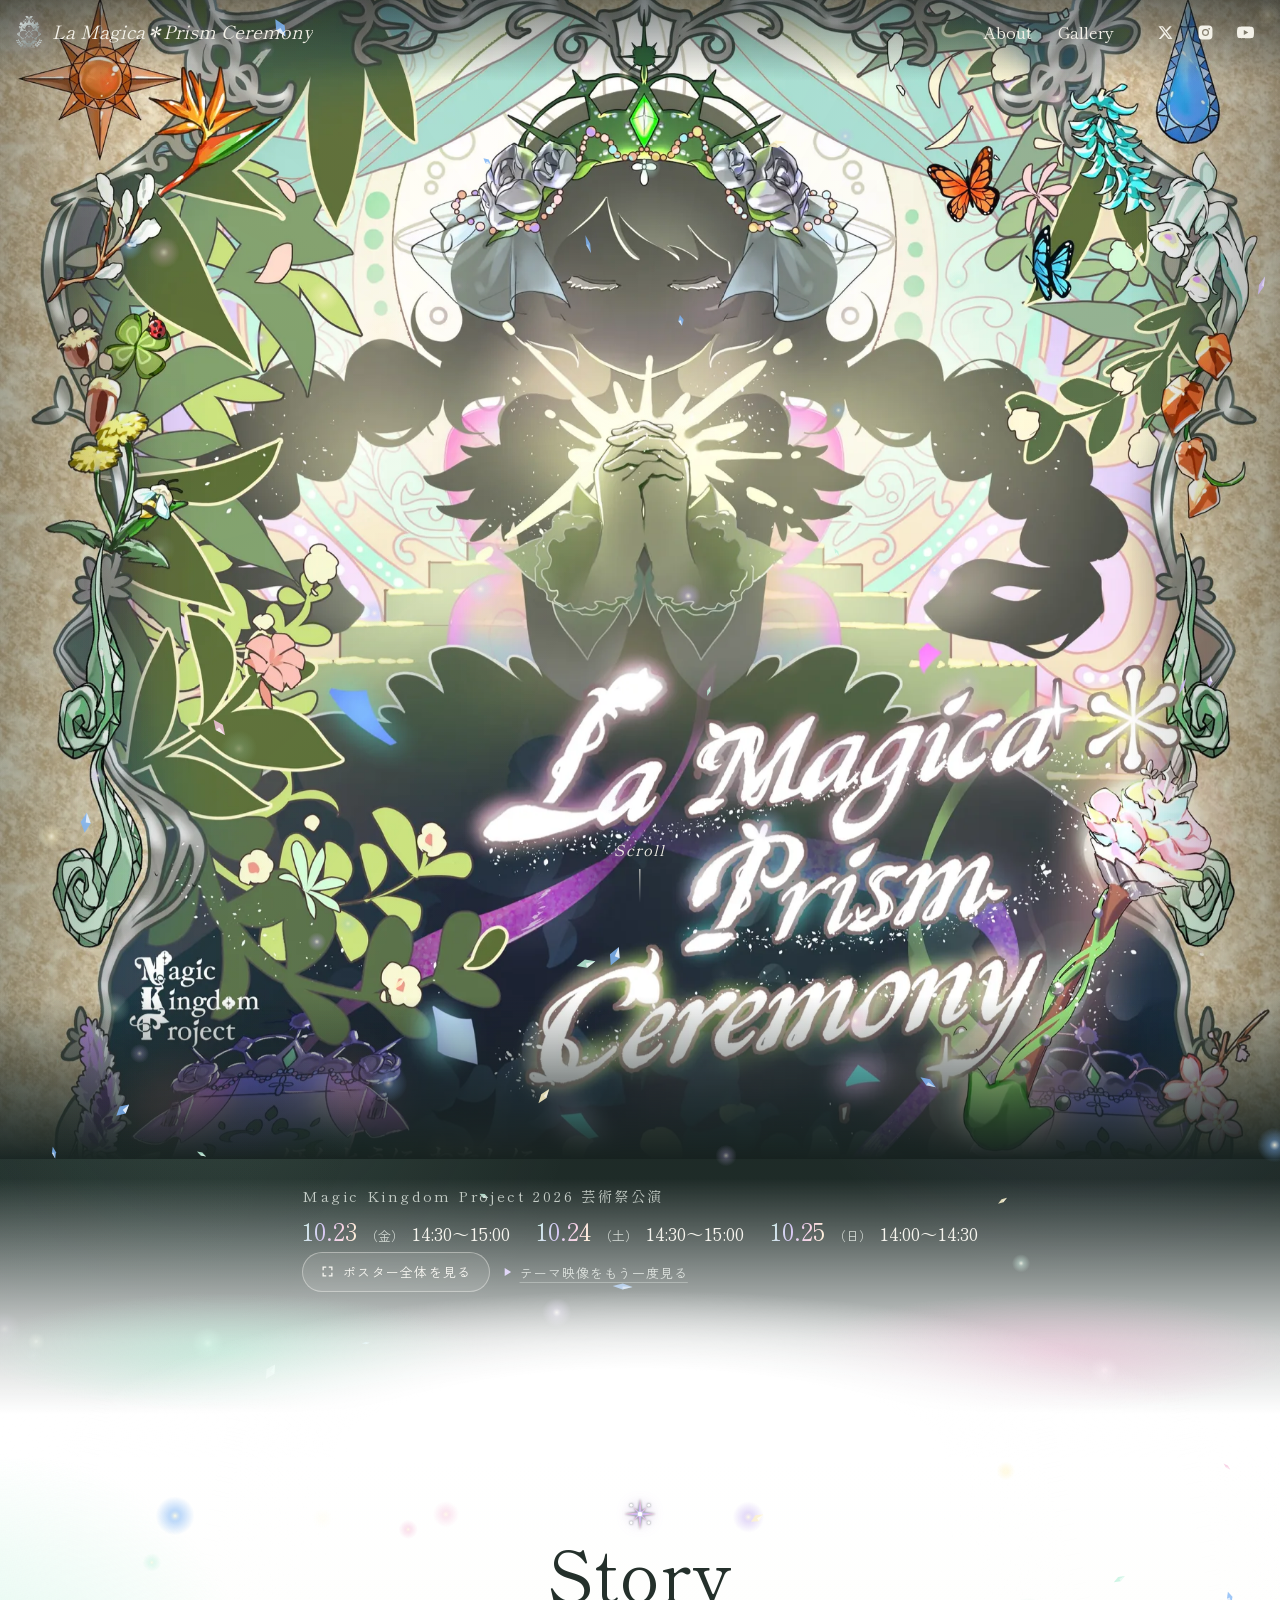
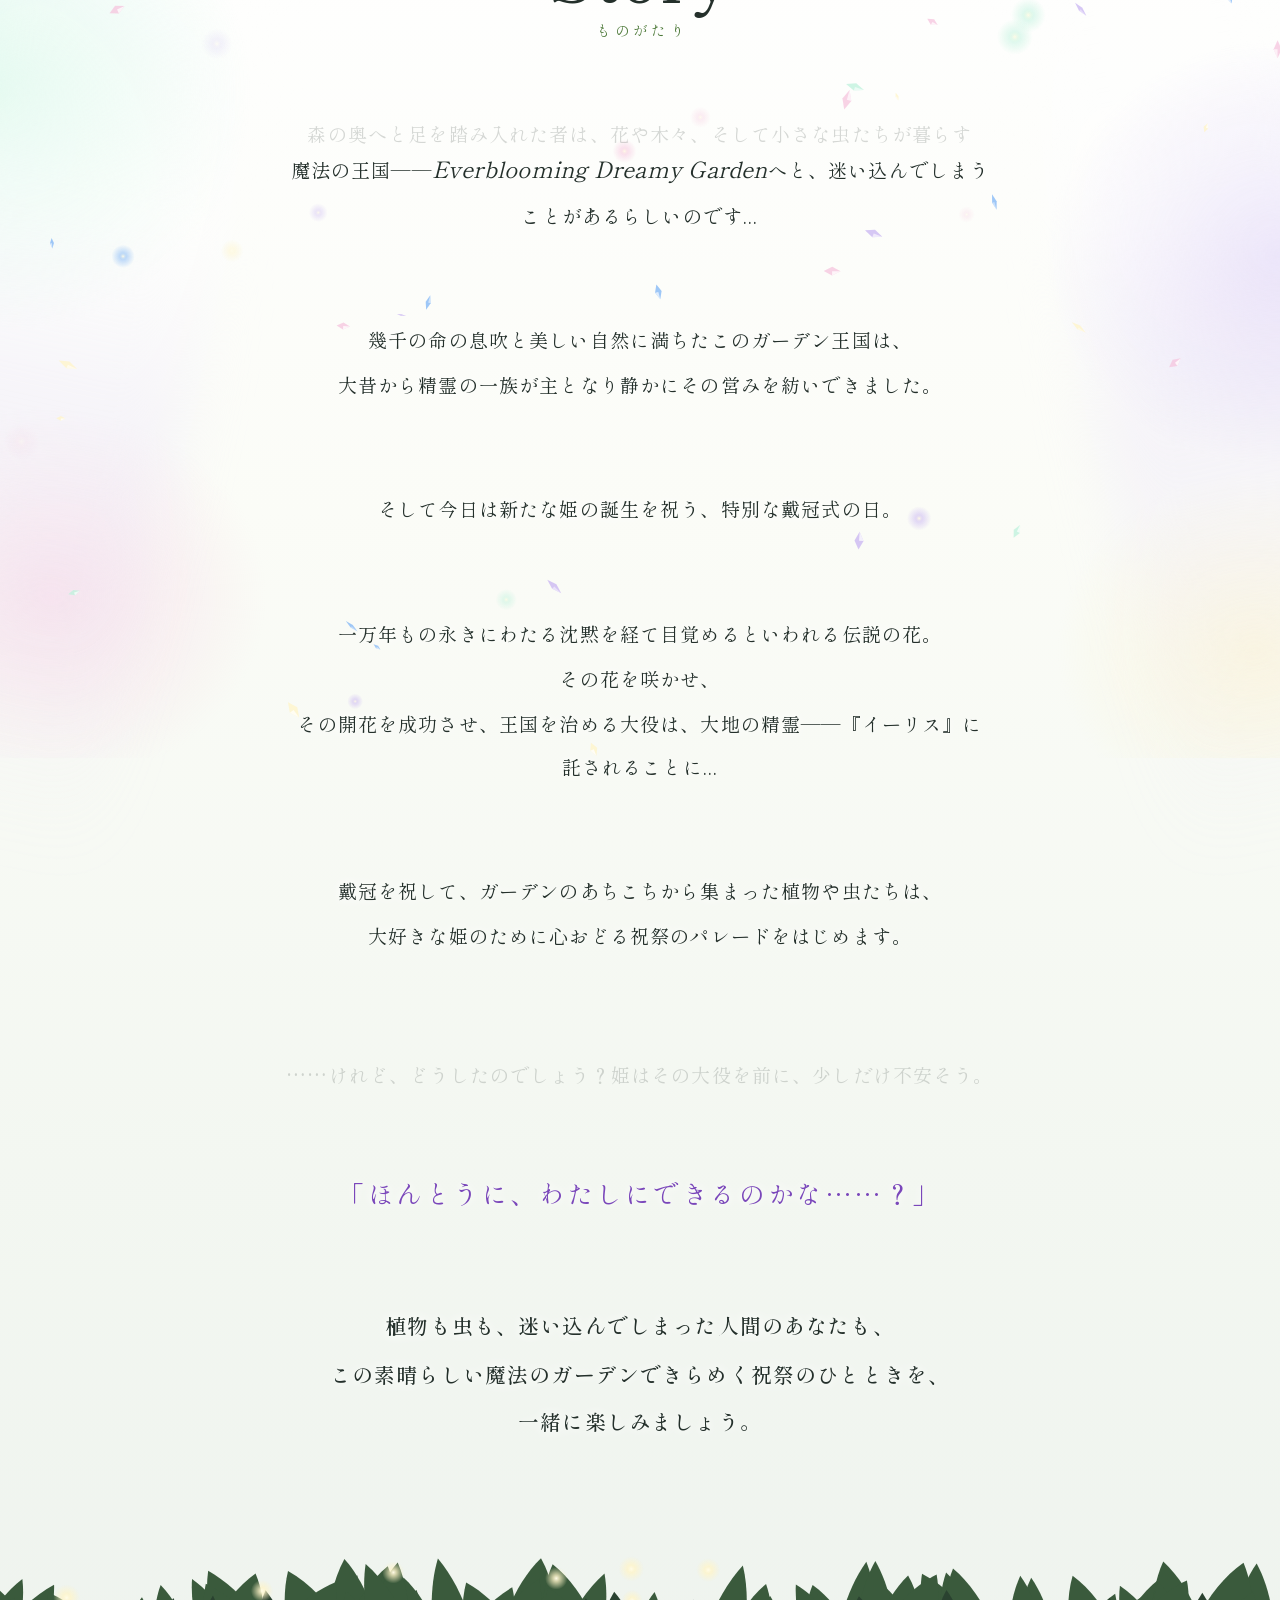
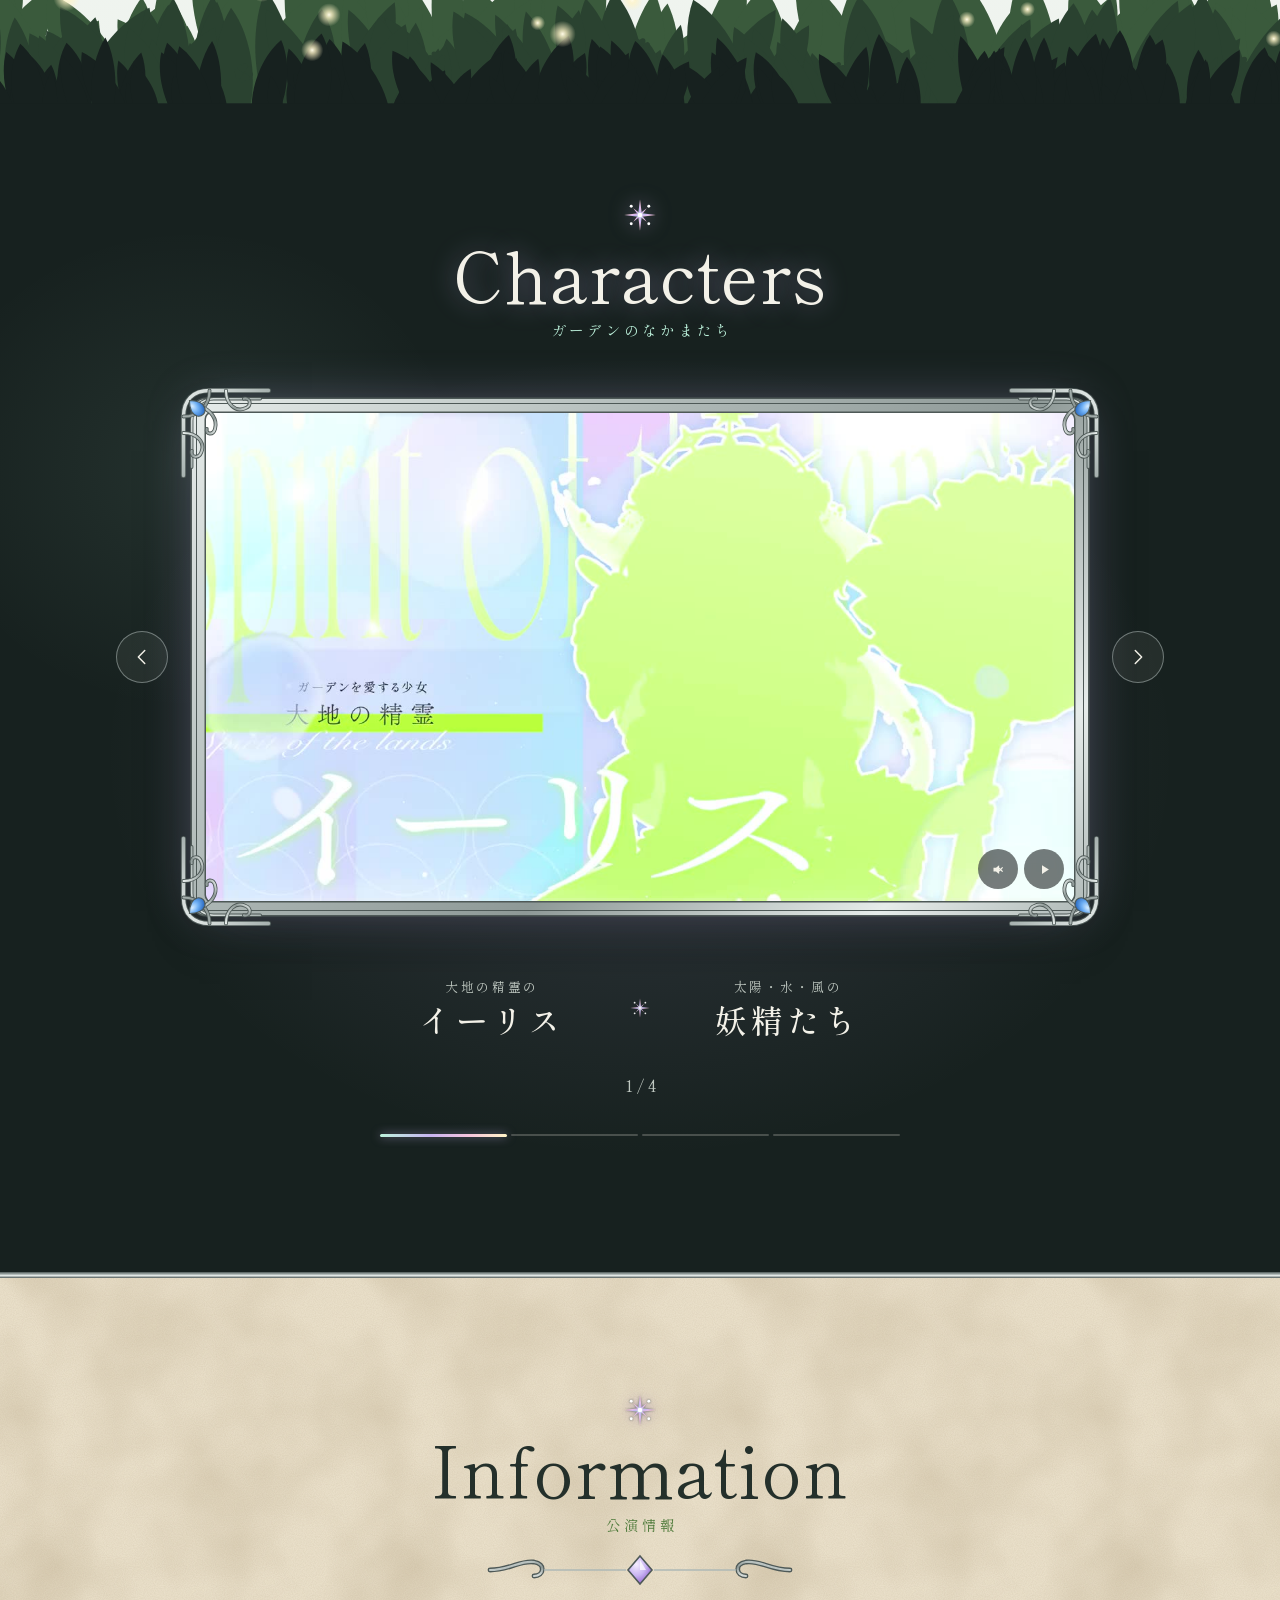
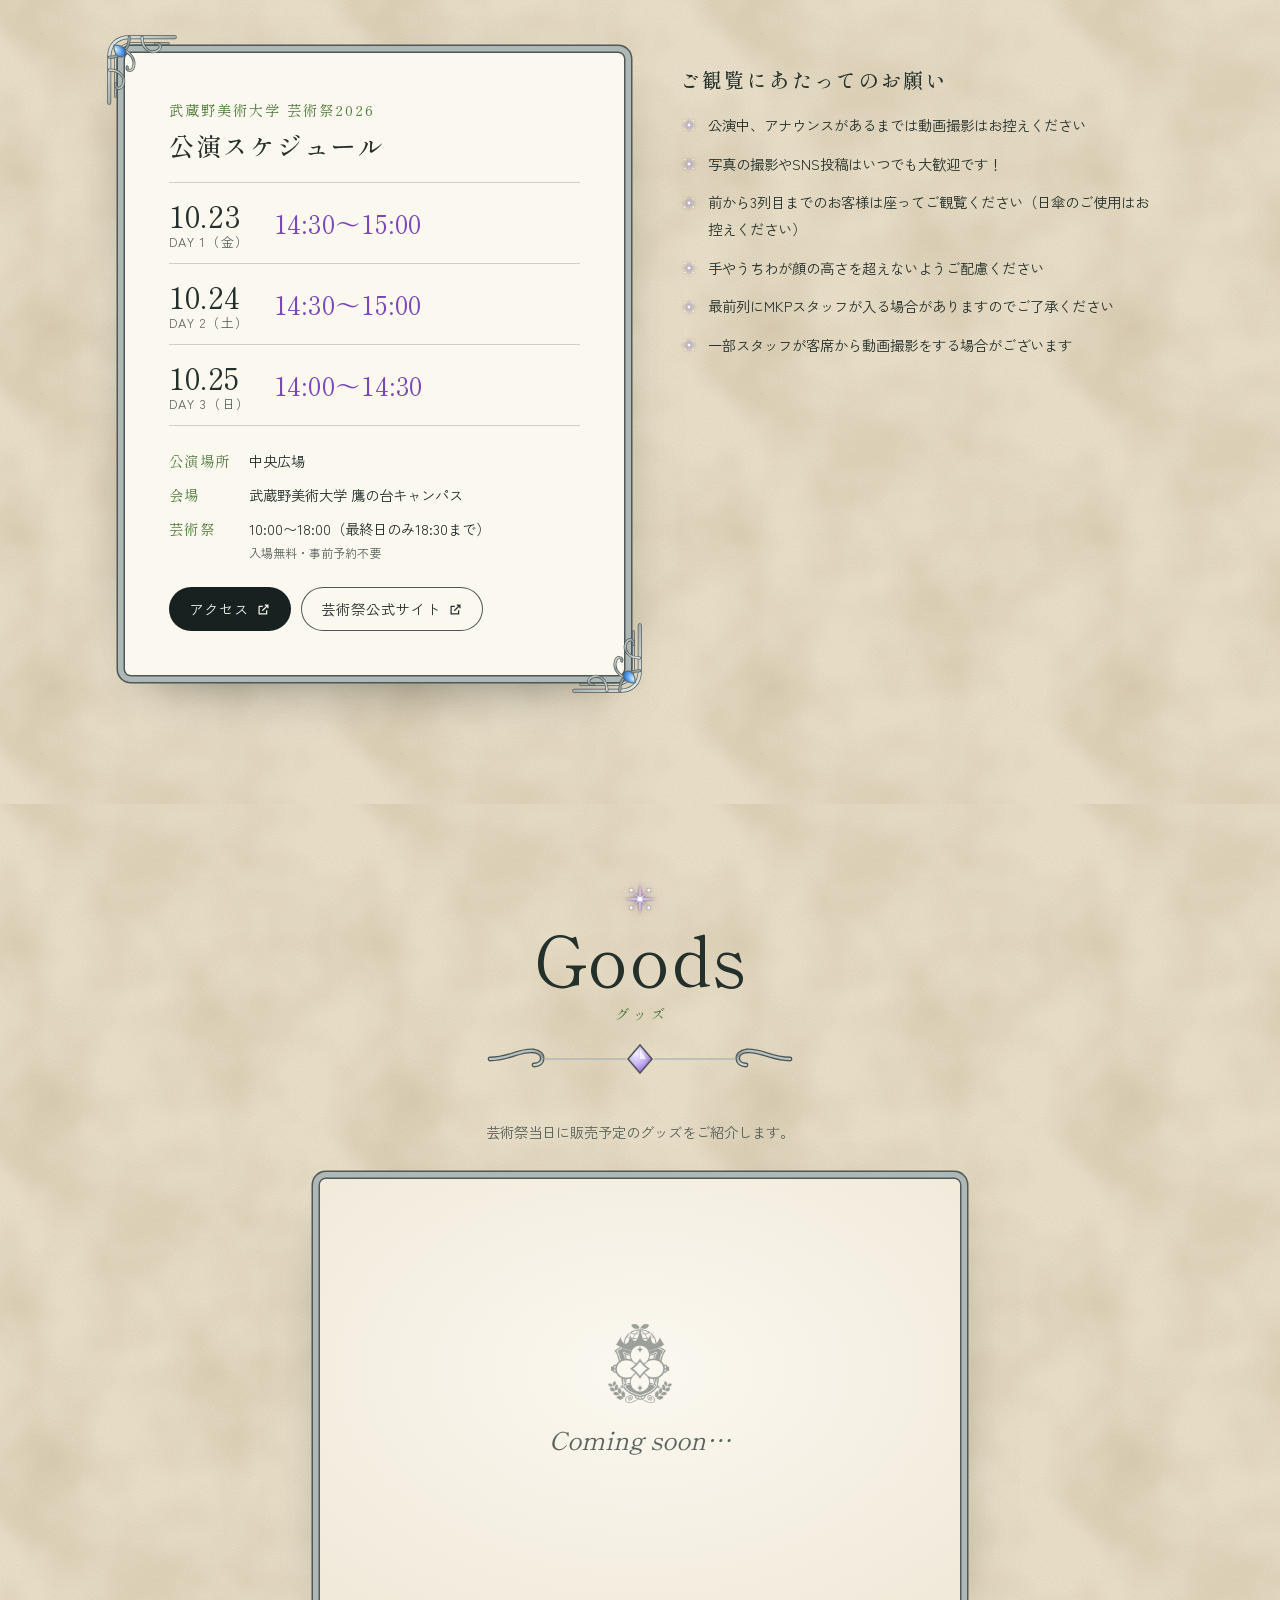
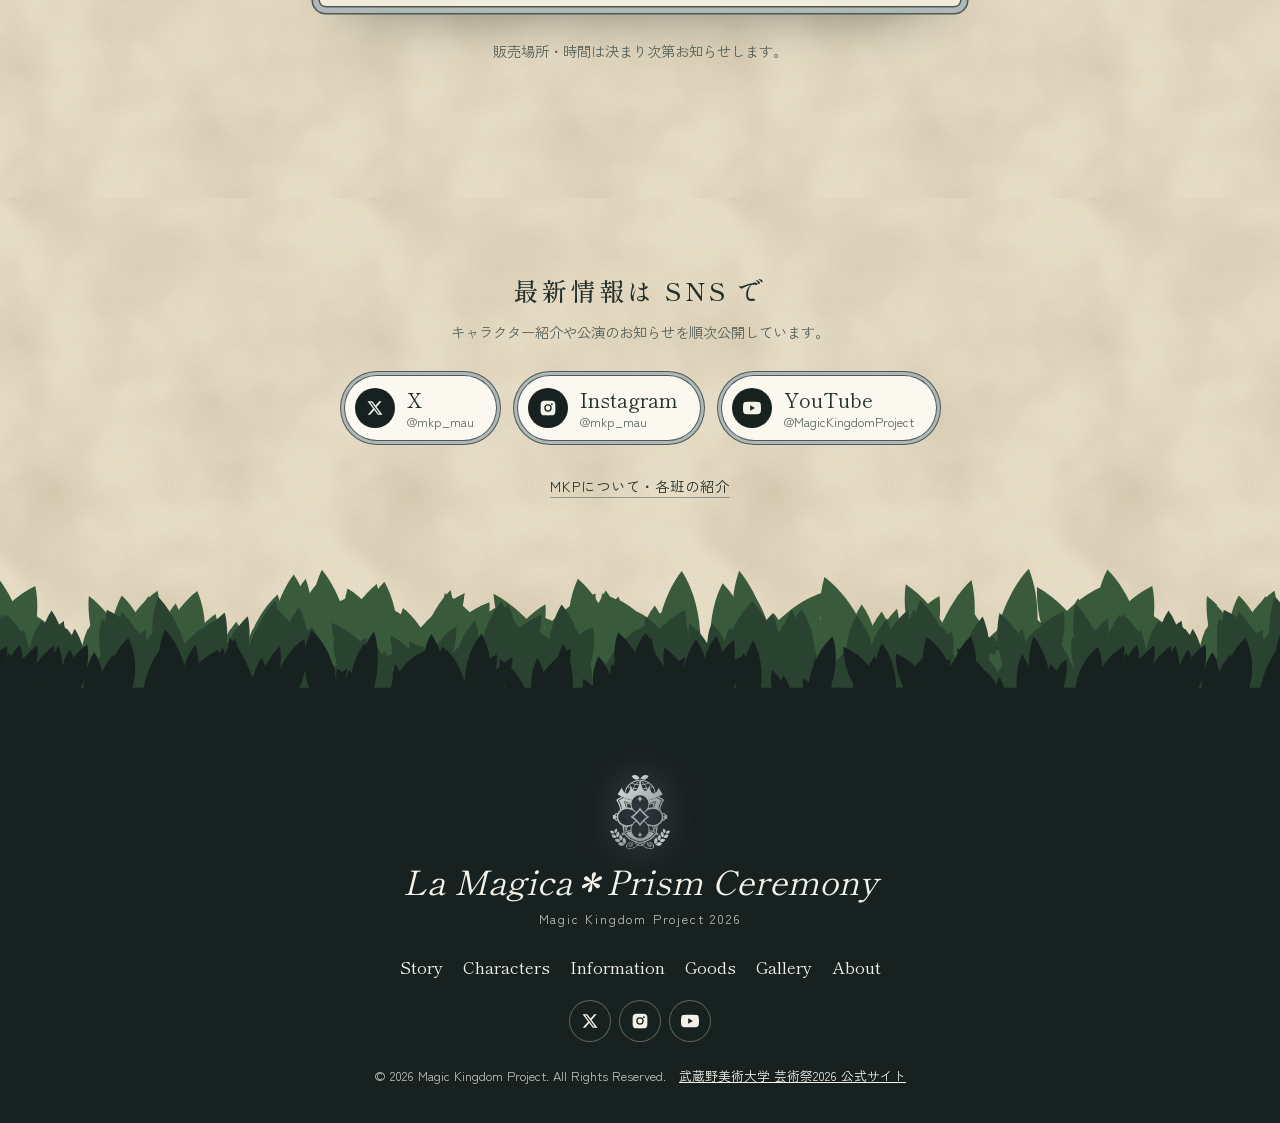
==== commit 072651d2: "Serve emblem as PNG instead of SVG; remove emblem SVGs Co-Authored-By: Claude Sonnet 5.5 <noreply@an" ====
--- a/index.html
+++ b/index.html
@@ -32,7 +32,7 @@
   <!-- ===== ヘッダー ===== -->
   <header class="gh" data-header>
     <a class="gh__mark" href="#top" aria-label="トップへ戻る">
-      <img class="gh__crest" src="assets/svg/emblem-silver.svg" alt="" width="26" height="32">
+      <img class="gh__crest" src="assets/img/emblem-silver.png" alt="" width="26" height="32">
       <span class="gh__title" data-site-title>La Magica＊Prism Ceremony</span>
     </a>
     <nav class="gh__nav" aria-label="メインメニュー">
--- a/css/style.css
+++ b/css/style.css
@@ -88,8 +88,8 @@
 .sec-head--dark .sec-head__ja { color: var(--mint); }
 
 /* ---------- reveal ---------- */
-.js .rv { opacity: .18; transform: translateY(14px); filter: blur(4px); transition: opacity 1.1s ease, transform 1.1s cubic-bezier(.2,.7,.2,1), filter 1.1s ease; transition-delay: calc(var(--i, 0) * 140ms); }
-.js .rv.is-in { opacity: 1; transform: none; filter: none; }
+.js .rv { opacity: .18; transform: translateY(14px); transition: opacity 1.1s ease, transform 1.1s cubic-bezier(.2,.7,.2,1); transition-delay: calc(var(--i, 0) * 140ms); }
+.js .rv.is-in { opacity: 1; transform: none; }
 
 /* ---------- canvas fx ---------- */
 .fx { position: absolute; inset: 0; width: 100%; height: 100%; pointer-events: none; z-index: 1; }
@@ -107,7 +107,7 @@
   color: var(--moon);
   transition: background .4s ease, box-shadow .4s ease;
 }
-.gh.is-solid { background: rgba(23, 33, 31, .84); backdrop-filter: blur(14px); -webkit-backdrop-filter: blur(14px); box-shadow: 0 1px 0 rgba(174, 184, 182, .25); }
+.gh.is-solid { background: rgba(23, 33, 31, .94); box-shadow: 0 1px 0 rgba(174, 184, 182, .25); }
 .gh__mark { display: flex; align-items: center; gap: 10px; text-decoration: none; min-width: 0; }
 .gh__crest { width: 26px; height: auto; flex: none; filter: drop-shadow(0 0 8px rgba(200,180,242,.45)); }
 .gh__title { font-family: var(--f-display); font-style: italic; font-size: 1.15rem; white-space: nowrap; overflow: hidden; text-overflow: ellipsis; }
@@ -239,7 +239,7 @@
 /* 最初の1画面はポスターだけ。下端を夜の色に溶かし、その下に公演日時、さらに下で白い光へ */
 .hero--full { padding-top: 0; }
 .hero--full .hero__bg { display: block; position: absolute; top: 0; left: 0; right: 0; height: 100vh; height: 100svh; z-index: 0; overflow: hidden; }
-.hero--full .hero__bg img { width: 100%; height: 100%; object-fit: cover; transform-origin: 50% 45%; will-change: transform, object-position; }
+.hero--full .hero__bg img { width: 100%; height: 100%; object-fit: cover; transform-origin: 50% 45%; will-change: transform; }
 .js .hero--full .hero__bg img { animation: bgIn 2.6s cubic-bezier(.2,.7,.2,1) both; animation-play-state: paused; }
 .js.is-ready .hero--full .hero__bg img { animation-play-state: running; }
 @keyframes bgIn { from { opacity: 0; scale: 1.08; filter: brightness(1.6) blur(6px); } to { opacity: 1; scale: 1; filter: none; } }
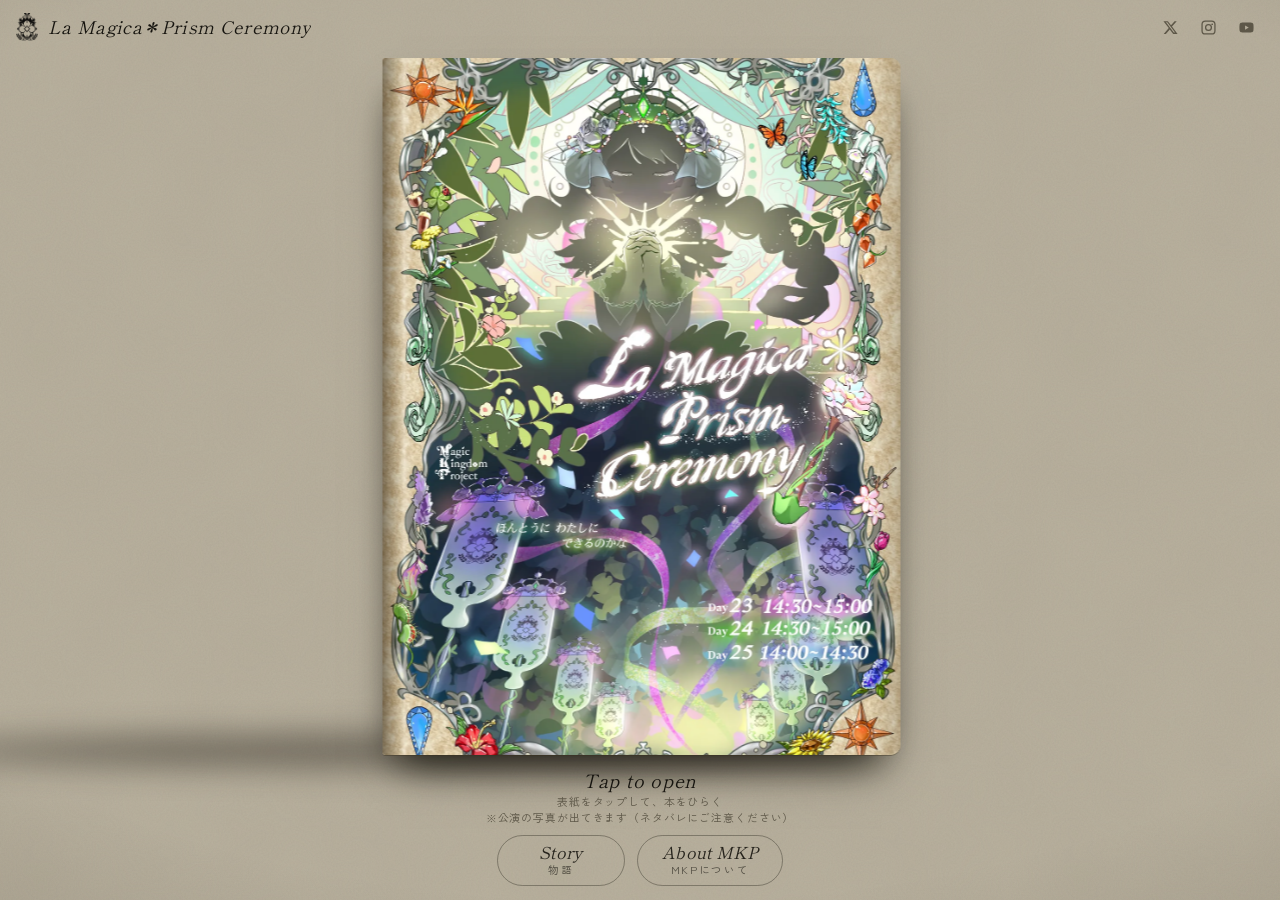
==== commit 338ee3db: "Make the book site the index; move the previous site to /old - index.html / about.html: the new site" ====
--- a/index.html
+++ b/index.html
@@ -1,173 +1,155 @@
 <!doctype html>
-<html lang="ja">
+<html lang="ja" class="is-landing">
 <head>
 <meta charset="utf-8">
 <meta name="viewport" content="width=device-width, initial-scale=1, viewport-fit=cover">
 <title>La Magica＊Prism Ceremony | Magic Kingdom Project 2026</title>
-<meta name="claude:viewport-fit-sides" content="cover">
-<meta name="description" content="武蔵野美術大学公認サークル Magic Kingdom Project（MKP）2026年度 芸術祭公演「La Magica＊Prism Ceremony」公式サイト。10/23〜25 公演。">
-<meta name="theme-color" content="#17211F">
-<!-- SNSでシェアしたときの表示（公開URLが決まったら og:image / og:url を絶対URLに） -->
+<meta name="description" content="Magic Kingdom Project 2026 芸術祭公演「La Magica＊Prism Ceremony」。本の表紙をひらくと、公演写真のギャラリーが出てきます。">
+<meta name="theme-color" content="#b9b19e">
+<!-- 公開前の確認用：検索結果に出ないようにしています。正式に公開するときは、この1行を消してください -->
+<meta name="robots" content="noindex, nofollow">
 <meta property="og:type" content="website">
-<meta property="og:site_name" content="La Magica＊Prism Ceremony">
-<meta property="og:title" content="La Magica＊Prism Ceremony | Magic Kingdom Project 2026">
-<meta property="og:description" content="武蔵野美術大学公認サークル MKP 2026年度 芸術祭公演 公式サイト">
+<meta property="og:title" content="La Magica＊Prism Ceremony | MKP 2026">
+<meta property="og:description" content="本をひらくと、公演写真のギャラリーが出てきます。">
 <meta property="og:image" content="assets/img/ogp.jpg">
-<meta property="og:locale" content="ja_JP">
 <meta name="twitter:card" content="summary_large_image">
-<meta name="twitter:site" content="@mkp_mau">
 <link rel="icon" href="assets/img/favicon-32.png" sizes="32x32" type="image/png">
 <link rel="icon" href="assets/img/icon-96.png" sizes="96x96" type="image/png">
 <link rel="apple-touch-icon" href="assets/img/apple-touch-icon.png">
 <link rel="preconnect" href="https://fonts.googleapis.com">
 <link rel="preconnect" href="https://fonts.gstatic.com" crossorigin>
-<link rel="stylesheet" href="https://fonts.googleapis.com/css2?family=IM+Fell+English:ital@0;1&family=Shippori+Mincho+B1:wght@400;500;700&family=Zen+Kaku+Gothic+New:wght@400;500;700&display=swap">
-<link rel="stylesheet" href="css/style.css">
+<link rel="preconnect" href="https://lh3.googleusercontent.com">
+<link rel="preload" as="image" href="assets/img/poster-1200.webp">
+<link rel="stylesheet" href="https://fonts.googleapis.com/css2?family=IM+Fell+English:ital@0;1&family=Klee+One:wght@400;600&family=Shippori+Mincho+B1:wght@400;500;700&family=Zen+Kaku+Gothic+New:wght@400;500;700&display=swap">
+<link rel="stylesheet" href="app/site.css">
+<link rel="stylesheet" href="app/landing.css">
+<link rel="stylesheet" href="app/gallery.css">
 </head>
 <body>
-<div class="site" data-page="home">
+<div class="desk-bg" aria-hidden="true"></div>
 
-  <a class="skip" href="#story">本文へ移動</a>
-
-  <!-- ===== ヘッダー ===== -->
-  <header class="gh" data-header>
-    <a class="gh__mark" href="#top" aria-label="トップへ戻る">
-      <img class="gh__crest" src="assets/img/emblem-silver.png" alt="" width="26" height="32">
-      <span class="gh__title" data-site-title>La Magica＊Prism Ceremony</span>
+<!-- ============ 最初の画面：本の表紙 ============ -->
+<div class="landing" data-landing>
+  <header class="top">
+    <a class="top__mark" href="./" aria-label="トップ（本の表紙）へ">
+      <img class="top__crest" src="assets/img/emblem-ink.png" alt="" width="24" height="30">
+      <span class="top__title foil">La Magica＊Prism Ceremony</span>
     </a>
-    <nav class="gh__nav" aria-label="メインメニュー">
-      <a href="about.html">About</a>
-      <a href="gallery.html">Gallery</a>
-    </nav>
-    <div class="gh__sns" data-sns="icons"></div>
-    <button class="gh__menu" type="button" aria-expanded="false" aria-controls="drawer" data-menu>
-      <span></span><span></span><span class="sr">メニュー</span>
-    </button>
+    <div class="sns" data-sns></div>
   </header>
 
-  <div class="drawer" id="drawer" hidden data-drawer>
-    <nav aria-label="メニュー">
-      <a href="about.html"><span>About</span><small>MKPについて</small></a>
-      <a href="gallery.html"><span>Gallery</span><small>写真ギャラリー</small></a>
-    </nav>
-    <div class="drawer__sns" data-sns="icons"></div>
-  </div>
+  <main class="desk" id="main">
+    <div class="book is-closed" data-book></div>
+  </main>
 
-  <main id="top">
+  <p class="hint" data-hint><b class="foil">Tap to open</b><small data-hint-sub>表紙をタップして、本をひらく</small></p>
 
-    <!-- ===== メインビジュアル（夜の庭とプリズムの光） ===== -->
-    <section class="hero hero--full" aria-label="メインビジュアル" data-hero>
-      <div class="hero__bg" aria-hidden="true"><img data-poster-bg src="" alt=""></div>
-      <div class="hero__glow" aria-hidden="true"></div>
-      <a class="hero__scroll" href="#story" aria-label="ストーリーへ">Scroll<i></i></a>
-      <canvas class="fx" data-fx="night" aria-hidden="true"></canvas>
-      <div class="hero__inner">
-        <div class="hero__info">
-          <p class="hero__tagline" data-tagline></p>
-          <ul class="hero__dates" data-hero-dates></ul>
-          <button class="hero__whole" type="button" data-zoom>
-            <svg viewBox="0 0 24 24" aria-hidden="true"><path d="M4 4h6v2H6v4H4V4Zm10 0h6v6h-2V6h-4V4ZM4 14h2v4h4v2H4v-6Zm14 0h2v6h-6v-2h4v-4Z"/></svg>ポスター全体を見る
+  <nav class="dock" aria-label="コンテンツ">
+    <button class="plate-btn" type="button" data-open="story"><span class="plate-btn__en">Story</span><span class="plate-btn__ja">物語</span></button>
+    <a class="plate-btn" href="about.html"><span class="plate-btn__en">About MKP</span><span class="plate-btn__ja">MKPについて</span></a>
+  </nav>
+</div>
+
+<!-- ============ 本をひらいたあと：ふつうのギャラリーサイト ============ -->
+<div class="site" data-site>
+  <header class="gh" data-gh>
+    <a class="gh__mark" href="#gallery" data-top aria-label="ギャラリーの先頭へ">
+      <img class="gh__crest" src="assets/img/emblem-ink.png" alt="" width="24" height="30">
+      <span class="gh__title foil">La Magica＊Prism Ceremony</span>
+    </a>
+    <button class="gh__menu" type="button" data-menu aria-expanded="false" aria-controls="drawer" aria-label="メニューをひらく"><span></span><span></span><span></span></button>
+  </header>
+
+  <main class="gmain" id="gallery-main">
+    <section class="ghero">
+      <h1 class="ghero__h foil">Gallery</h1>
+      <p class="ghero__ja">公演写真ギャラリー</p>
+      <hr class="rule">
+    </section>
+
+    <section class="gal" aria-label="写真の一覧">
+      <div class="gal__filter" data-filter-bar hidden>
+        <div class="gal__bar">
+          <button type="button" class="gal__toggle" data-filter-toggle aria-expanded="false" aria-controls="gal-panel">
+            <span>キャラで絞り込む</span><small data-filter-count></small><i class="gal__chev" aria-hidden="true"></i>
           </button>
-          <button class="hero__replay" type="button" data-replay hidden>
-            <svg viewBox="0 0 24 24" aria-hidden="true"><path d="M8 5v14l11-7z"/></svg>テーマ映像をもう一度見る
-          </button>
+          <div class="gal__active" data-active aria-live="polite"></div>
+        </div>
+        <div class="gal__panel" id="gal-panel" data-panel-filter inert>
+          <div class="gal__panelin"><div class="gal__chips" role="group" aria-label="キャラクターで絞り込む" data-filter></div></div>
         </div>
       </div>
-      <div class="hero__bloom" aria-hidden="true"></div>
-    </section>
-
-    <!-- ===== ストーリー（光の中へ） ===== -->
-    <section class="story" id="story" aria-labelledby="story-h">
-      <canvas class="fx fx--sticky" data-fx="light" aria-hidden="true"></canvas>
-      <div class="story__aura" aria-hidden="true"></div>
-
-      <div class="story__inner">
-        <header class="sec-head">
-          <img class="sec-head__spark" src="assets/svg/sparkle.svg" alt="" width="40" height="40">
-          <h2 class="sec-head__en" id="story-h">Story</h2>
-          <p class="sec-head__ja">ものがたり</p>
-        </header>
-        <div class="story__text" data-story></div>
-      </div>
-      <div class="story__band" aria-hidden="true"></div>
-    </section>
-
-    <!-- ===== キャラクター ===== -->
-    <section class="chars" id="characters" aria-labelledby="chars-h">
-      <div class="wrap">
-        <header class="sec-head sec-head--dark">
-          <img class="sec-head__spark" src="assets/svg/sparkle.svg" alt="" width="40" height="40">
-          <h2 class="sec-head__en" id="chars-h">Characters</h2>
-          <p class="sec-head__ja">ガーデンのなかまたち</p>
-        </header>
-        <div class="carousel" data-carousel></div>
-      </div>
-    </section>
-
-    <!-- ===== 公演情報 ===== -->
-    <section class="info parchment" id="information" aria-labelledby="info-h">
-      <div class="wrap">
-        <header class="sec-head">
-          <img class="sec-head__spark" src="assets/svg/sparkle.svg" alt="" width="40" height="40">
-          <h2 class="sec-head__en" id="info-h">Information</h2>
-          <p class="sec-head__ja">公演情報</p>
-          <img class="sec-head__rule" src="assets/svg/rule.svg" alt="" width="360" height="36">
-        </header>
-        <div class="info__grid">
-          <article class="plate" data-schedule></article>
-          <article class="notes" data-notes></article>
+      <div class="gal__wrap">
+        <div class="gal__mode" data-mode-box role="group" aria-label="絞り込みの条件" hidden>
+          <button type="button" data-mode="any">いずれかが写っている</button><button type="button" data-mode="all">全員が写っている</button>
         </div>
-        <div class="news" data-news></div>
-      </div>
-    </section>
-
-    <!-- ===== グッズ ===== -->
-    <section class="goods parchment" id="goods" aria-labelledby="goods-h">
-      <div class="wrap">
-        <header class="sec-head">
-          <img class="sec-head__spark" src="assets/svg/sparkle.svg" alt="" width="40" height="40">
-          <h2 class="sec-head__en" id="goods-h">Goods</h2>
-          <p class="sec-head__ja">グッズ</p>
-          <img class="sec-head__rule" src="assets/svg/rule.svg" alt="" width="360" height="36">
-        </header>
-        <div data-goods></div>
-      </div>
-    </section>
-
-    <!-- ===== 展示（content.js で enabled: true のときだけ表示） ===== -->
-    <section class="exhibit parchment" id="exhibition" aria-labelledby="ex-h" hidden data-exhibition-section>
-      <div class="wrap">
-        <header class="sec-head">
-          <h2 class="sec-head__en" id="ex-h">Exhibition</h2>
-          <p class="sec-head__ja">展示</p>
-          <img class="sec-head__rule" src="assets/svg/rule.svg" alt="" width="360" height="36">
-        </header>
-        <div data-exhibition></div>
-      </div>
-    </section>
-
-    <!-- ===== SNS ===== -->
-    <section class="follow parchment" id="follow" aria-labelledby="follow-h">
-      <div class="wrap">
-        <h2 class="follow__h" id="follow-h">最新情報は SNS で</h2>
-        <p class="follow__lead">キャラクター紹介や公演のお知らせを順次公開しています。</p>
-        <div class="follow__list" data-sns="cards"></div>
-        <a class="follow__about" href="about.html">MKPについて・各班の紹介</a>
+        <p class="gal__status" data-status role="status" aria-live="polite"></p>
+        <div class="gal__grid" data-grid></div>
+        <nav class="gal__pager" data-pager aria-label="ページ" hidden></nav>
       </div>
     </section>
   </main>
 
-  <footer class="gf" data-footer></footer>
-
-  <dialog class="lightbox" data-lightbox aria-label="画像の拡大表示">
-    <button class="lightbox__close" type="button" data-lightbox-close aria-label="閉じる">×</button>
-    <img src="" alt="">
-  </dialog>
-
-  <noscript><p class="noscript">このサイトの表示には JavaScript を有効にしてください。</p></noscript>
+  <footer class="gf">
+    <img class="gf__crest" src="assets/img/emblem-ink.png" alt="" width="40" height="49">
+    <p class="gf__title foil">La Magica＊Prism Ceremony</p>
+    <p class="gf__sub">Magic Kingdom Project 2026</p>
+    <div class="sns" data-sns></div>
+    <p class="gf__note" data-credit></p>
+    <p class="gf__copy" data-copy></p>
+  </footer>
 </div>
 
+<!-- ハンバーガーメニュー -->
+<div class="drawer" id="drawer" data-drawer hidden>
+  <div class="drawer__scrim" data-drawer-close></div>
+  <nav class="drawer__sheet" aria-label="メニュー">
+    <button class="drawer__close" type="button" data-drawer-close aria-label="メニューを閉じる">×</button>
+    <p class="drawer__title foil">Menu</p>
+    <hr class="rule">
+    <ul class="drawer__list">
+      <li><button type="button" data-open="story"><b>Story</b><small>物語</small></button></li>
+      <li><a href="about.html"><b>About MKP</b><small>MKPについて</small></a></li>
+    </ul>
+    <hr class="rule">
+    <div class="sns" data-sns></div>
+    <a class="drawer__back" href="./" data-back>‹ 本の表紙にもどる</a>
+  </nav>
+</div>
+
+<!-- パネル（巻物）：中身は panels.js が data/content.js から作ります -->
+<div class="panel" data-panel="story" role="dialog" aria-modal="true" aria-labelledby="p-story" hidden>
+  <div class="sheet">
+    <button class="sheet__close" type="button" data-close aria-label="閉じる">×</button>
+    <div class="sheet__scroll">
+      <header class="sheet__head"><h2 class="sheet__en foil" id="p-story">Story</h2><p class="sheet__ja">物語</p><hr class="rule"></header>
+      <div class="story" data-story></div>
+    </div>
+  </div>
+</div>
+<!-- 写真の拡大表示 -->
+<div class="lb" data-lb role="dialog" aria-modal="true" aria-label="写真の拡大表示" hidden>
+  <div class="lb__top">
+    <span class="lb__count" data-lb-count></span>
+    <button class="lb__close" type="button" data-lb-close aria-label="閉じる">×</button>
+  </div>
+  <div class="lb__stage" data-lb-stage>
+    <figure class="lb__print" data-lb-print><img data-lb-img alt=""></figure>
+    <div class="lb__spin" aria-hidden="true"></div>
+  </div>
+  <button class="lb__nav lb__nav--prev" type="button" data-lb-prev aria-label="前の写真"><svg viewBox="0 0 24 24" aria-hidden="true"><path d="M15 5l-7 7 7 7"/></svg></button>
+  <button class="lb__nav lb__nav--next" type="button" data-lb-next aria-label="次の写真"><svg viewBox="0 0 24 24" aria-hidden="true"><path d="M9 5l7 7-7 7"/></svg></button>
+  <div class="lb__info" data-lb-info></div>
+</div>
+
+<noscript><p style="position:fixed;inset:auto 0 20px;text-align:center">このサイトの表示には JavaScript を有効にしてください。</p></noscript>
+
 <script src="data/content.js"></script>
-<script src="js/main.js"></script>
+<script src="data/x-gallery.js"></script>
+<script src="js/gallery-core.js"></script>
+<script src="app/common.js"></script>
+<script src="app/panels.js"></script>
+<script src="app/gallery.js"></script>
+<script src="app/landing.js"></script>
 </body>
 </html>
--- a/app/site.css
+++ b/app/site.css
@@ -0,0 +1,105 @@
+/* =====================================================================
+   site.css — v2 の共通デザイン
+   羊皮紙の色（--desk / --vellum）と、墨色の文字（--ink）だけの、シンプルな作り。
+   飾りは細い線だけ。ボタンは「細い枠の丸いボタン」、見出しは墨色の文字。
+   ===================================================================== */
+:root {
+  --desk-0: #b9b19e;
+  --vellum-0: #eee8d9;
+  --vellum-1: #e3dcc8;
+  --black: #16140f;
+  --ink: #26231c;
+  --ink-soft: #5d5748;
+  --ink-faint: #837c69;
+  --line: rgba(47, 43, 34, .18);
+  --line-strong: rgba(47, 43, 34, .4);
+  --silver: #8b9795;
+  --violet: #6b3fa8;
+
+  --f-display: "IM Fell English", "Shippori Mincho B1", "Hiragino Mincho ProN", "Yu Mincho", serif;
+  --f-story: "Shippori Mincho B1", "Hiragino Mincho ProN", "Yu Mincho", "Noto Serif JP", serif;
+  --f-ui: "Zen Kaku Gothic New", "Hiragino Sans", "Hiragino Kaku Gothic ProN", "Yu Gothic", sans-serif;
+  --f-hand: "Klee One", "Zen Kaku Gothic New", "Hiragino Maru Gothic ProN", cursive;
+
+  --bar: rgba(185, 177, 158, .78);
+  --top-h: 54px;
+  color-scheme: light;
+}
+* { box-sizing: border-box; }
+html, body { margin: 0; }
+html { -webkit-text-size-adjust: 100%; }
+body { min-height: 100%; color: var(--ink); font-family: var(--f-ui); line-height: 1.7; -webkit-tap-highlight-color: transparent; background-color: var(--desk-0); }
+button { font: inherit; color: inherit; }
+img { display: block; max-width: 100%; }
+a { color: inherit; }
+:focus-visible { outline: 2px solid var(--violet); outline-offset: 3px; }
+
+/* ------------------------------------------------------------ 羊皮紙の背景 */
+.desk-bg {
+  position: fixed; inset: 0; z-index: 0; pointer-events: none;
+  background-color: var(--desk-0);
+  background-image:
+    radial-gradient(130% 100% at 50% 45%, transparent 55%, rgba(50, 44, 32, .3) 100%),
+    url("data:image/svg+xml;utf8,<svg xmlns='http://www.w3.org/2000/svg' width='260' height='260'><filter id='n' x='0' y='0' width='100%' height='100%'><feTurbulence type='fractalNoise' baseFrequency='.6' numOctaves='3' stitchTiles='stitch'/><feColorMatrix values='0 0 0 0 .28  0 0 0 0 .25  0 0 0 0 .2  0 0 0 .16 0'/></filter><rect width='260' height='260' filter='url(%23n)'/></svg>"),
+    url("data:image/svg+xml;utf8,<svg xmlns='http://www.w3.org/2000/svg' width='520' height='520'><filter id='m' x='0' y='0' width='100%' height='100%'><feTurbulence type='fractalNoise' baseFrequency='.012' numOctaves='3' seed='4' stitchTiles='stitch'/><feColorMatrix values='0 0 0 0 .4  0 0 0 0 .36  0 0 0 0 .28  0 0 0 .2 0'/></filter><rect width='520' height='520' filter='url(%23m)'/></svg>");
+}
+
+/* 見出し（クラス名は foil のまま。色は墨色） */
+.foil, .top__title { color: var(--black); }
+/* 紋章は、黒に */
+.top__crest, .gh__crest, .gf__crest, .hero__crest, .title__crest, .endp-crest { filter: brightness(0); opacity: .92; }
+hr.rule { width: 44px; height: 1px; margin: 14px auto; border: 0; background: var(--ink); opacity: .35; }
+
+/* ------------------------------------------------------------ 上のバー */
+.top { position: relative; z-index: 6; height: var(--top-h); display: flex; justify-content: space-between; align-items: center; gap: 14px; padding: env(safe-area-inset-top, 0) max(16px, env(safe-area-inset-right, 0)) 0 max(16px, env(safe-area-inset-left, 0)); }
+.top__mark { display: inline-flex; align-items: center; gap: 10px; text-decoration: none; min-width: 0; }
+.top__crest { width: 22px; height: auto; }
+.top__title { font-family: var(--f-display); font-style: italic; font-size: 1.1rem; letter-spacing: .02em; white-space: nowrap; overflow: hidden; text-overflow: ellipsis; }
+.top__nav { display: flex; align-items: center; gap: 6px; }
+.top__link { font-size: .78rem; letter-spacing: .12em; text-decoration: none; color: var(--ink-soft); padding: 8px 10px; border-radius: 999px; }
+.top__link:hover { background: rgba(255, 255, 255, .45); color: var(--ink); }
+.sns { display: flex; gap: 2px; }
+.sns a { width: 36px; height: 36px; display: grid; place-items: center; border-radius: 50%; color: var(--ink-soft); transition: background .2s, color .2s; }
+.sns a:hover { background: rgba(255, 255, 255, .45); color: var(--ink); }
+.sns svg { width: 17px; height: 17px; fill: currentColor; }
+
+/* ------------------------------------------------------------ ボタン（細い枠の丸いボタン） */
+.plate-btn {
+  display: inline-flex; flex-direction: column; align-items: center; justify-content: center; min-height: 48px; padding: 6px 24px 7px;
+  border: 1px solid var(--line-strong); border-radius: 999px; background: transparent; color: var(--ink); text-decoration: none; text-align: center; cursor: pointer;
+  transition: background .2s, color .2s, border-color .2s;
+}
+.plate-btn:hover { background: var(--ink); border-color: var(--ink); color: var(--vellum-0); }
+.plate-btn__en { font-family: var(--f-display); font-style: italic; font-size: 1.04rem; line-height: 1.25; letter-spacing: .02em; }
+.plate-btn__ja { font-size: .66rem; letter-spacing: .16em; line-height: 1.4; opacity: .7; }
+
+/* ------------------------------------------------------------ パネル（物語・キャラクター・公演情報） */
+.panel { position: fixed; inset: 0; z-index: 40; display: grid; place-items: center; padding: max(12px, env(safe-area-inset-top, 0)) 12px max(12px, env(safe-area-inset-bottom, 0)); background: rgba(30, 27, 20, .58); backdrop-filter: blur(3px); opacity: 0; transition: opacity .3s; }
+.panel[hidden] { display: none; }
+.panel.is-open { opacity: 1; }
+.sheet {
+  position: relative; width: min(660px, 100%); max-height: min(88vh, 100%); display: flex; flex-direction: column; border-radius: 8px; overflow: hidden;
+  background-color: var(--vellum-0);
+  background-image:
+    radial-gradient(120% 80% at 50% 0%, rgba(255, 255, 255, .5), transparent 60%),
+    url("data:image/svg+xml;utf8,<svg xmlns='http://www.w3.org/2000/svg' width='240' height='240'><filter id='n'><feTurbulence type='fractalNoise' baseFrequency='.8' numOctaves='3' stitchTiles='stitch'/><feColorMatrix values='0 0 0 0 .34  0 0 0 0 .3  0 0 0 0 .22  0 0 0 .14 0'/></filter><rect width='240' height='240' filter='url(%23n)'/></svg>");
+  box-shadow: 0 30px 60px -20px rgba(20, 18, 12, .7);
+  transform: translateY(14px); transition: transform .45s cubic-bezier(.3, .7, .2, 1);
+}
+.panel.is-open .sheet { transform: none; }
+.sheet__scroll { overflow-y: auto; overscroll-behavior: contain; padding: 40px clamp(22px, 6vw, 52px) 44px; scrollbar-width: thin; scrollbar-color: #a9a28c transparent; }
+.sheet__scroll::-webkit-scrollbar { width: 6px; } .sheet__scroll::-webkit-scrollbar-thumb { background: #a9a28c; border-radius: 3px; }
+.sheet__close { position: absolute; top: 12px; right: 12px; z-index: 5; width: 40px; height: 40px; border: 0; border-radius: 50%; cursor: pointer; background: transparent; font-size: 1.5rem; line-height: 1; color: var(--ink-soft); }
+.sheet__close:hover { background: rgba(255, 255, 255, .6); color: var(--ink); }
+.sheet__head { text-align: center; margin-bottom: 22px; }
+.sheet__en { margin: 0; font-family: var(--f-display); font-weight: 400; font-size: clamp(2rem, 7vw, 2.6rem); line-height: 1.1; }
+.sheet__ja { margin: 4px 0 0; font-size: .76rem; letter-spacing: .3em; color: var(--ink-soft); text-indent: .3em; }
+
+/* 物語 */
+.story p { margin: 0 0 1.5em; font-family: var(--f-story); font-size: 1.02rem; line-height: 2.15; letter-spacing: .05em; text-align: center; text-wrap: balance; line-break: strict; }
+.story p.is-quote { font-size: 1.16rem; color: #5b3a8f; margin: 2em 0; }
+.story p.is-finale { font-size: 1.06rem; margin-top: 2.4em; padding-top: 1.6em; border-top: 1px solid var(--line); }
+
+html.is-locked, html.is-locked body { overflow: hidden; }
+@media (max-width: 899px) { :root { --top-h: 50px; } .top__title { font-size: .94rem; } .sns a { width: 32px; } }
+@media (prefers-reduced-motion: reduce) { .sheet { transition: none; } .panel { transition: none; } }
--- a/app/landing.css
+++ b/app/landing.css
@@ -0,0 +1,88 @@
+/* =====================================================================
+   landing.css — 最初の画面（本の表紙）と、表紙をひらく動き
+   ページの大きさ（--pw / --ph）は landing.js が画面に合わせて決めます。
+   ===================================================================== */
+:root { --pw: 420px; --ph: 568px; --turn: 1s; --hint-h: 72px; }
+html.is-landing, html.is-landing body { height: 100%; overflow: hidden; overscroll-behavior: none; }
+html.is-gallery .landing { display: none; }
+html.is-landing .site { display: none; }
+
+.landing { position: fixed; inset: 0; z-index: 1; display: grid; grid-template-rows: var(--top-h) 1fr var(--hint-h) auto; transition: opacity .6s ease, transform .7s cubic-bezier(.5, 0, .3, 1); }
+.landing.is-leaving { opacity: 0; transform: scale(1.18); pointer-events: none; }
+.landing .top { padding-right: max(16px, env(safe-area-inset-right, 0)); }
+
+/* ------------------------------------------------------------ 本 */
+.desk { position: relative; z-index: 2; display: grid; place-items: center; min-height: 0; perspective: 2800px; }
+.book { position: relative; width: calc(var(--pw) * 2); height: var(--ph); transition: transform var(--turn) cubic-bezier(.5, .05, .2, 1); transform-style: preserve-3d; }
+.book.is-closed { transform: translateX(calc(var(--pw) * -.5)); }
+.book.single { width: var(--pw); }
+.book.single.is-closed { transform: none; }
+.book.no-anim { transition: none !important; }
+.slot { position: absolute; top: 0; width: var(--pw); height: var(--ph); }
+.slot--l { left: 0; } .slot--r { left: var(--pw); }
+.book.single .slot--r { left: 0; }
+.book.single .slot--l { display: none; }
+.book::before { content: ""; position: absolute; left: 4%; right: 4%; bottom: -14px; height: 30px; border-radius: 50%; background: rgba(24, 21, 14, .5); filter: blur(16px); z-index: -1; }
+.hit { position: absolute; inset: 0; z-index: 9; border: 0; background: none; cursor: pointer; }
+.book:not(.is-closed) .hit { display: none; }
+
+/* 表紙：公演ポスターを、そのまま表紙に */
+.cover {
+  position: absolute; inset: -3px -5px -3px -2px; border-radius: 3px 10px 10px 3px; overflow: hidden; cursor: pointer; background: #b9ad8a;
+  box-shadow: 0 1px 0 rgba(60, 50, 30, .4), 0 26px 44px -18px rgba(20, 18, 12, .7);
+}
+.cover img { position: absolute; inset: 0; width: 100%; height: 100%; object-fit: cover; object-position: 50% 40%; }
+.cover::before { /* とじ目のくぼみ */ content: ""; position: absolute; inset: 0; z-index: 2; pointer-events: none;
+  background: linear-gradient(90deg, rgba(40, 28, 10, .55), rgba(40, 28, 10, .12) 3.2%, rgba(255, 255, 255, .22) 4.2%, transparent 6%, transparent 94%, rgba(40, 28, 10, .22)); }
+@media (hover: hover) { .cover { transition: transform .35s; } .book.is-closed:hover .cover { transform: translateY(-3px); } }
+
+/* ひらいた中身（見返し＋扉のページ） */
+.pg {
+  position: absolute; inset: 0; overflow: hidden; color: var(--ink); border-radius: 2px;
+  background-color: var(--vellum-0);
+  background-image:
+    radial-gradient(110% 80% at 50% 35%, rgba(255, 255, 255, .55), transparent 70%),
+    radial-gradient(70% 60% at 85% 95%, rgba(120, 105, 70, .16), transparent 70%),
+    url("data:image/svg+xml;utf8,<svg xmlns='http://www.w3.org/2000/svg' width='240' height='240'><filter id='n'><feTurbulence type='fractalNoise' baseFrequency='.8' numOctaves='3' stitchTiles='stitch'/><feColorMatrix values='0 0 0 0 .34  0 0 0 0 .3  0 0 0 0 .22  0 0 0 .14 0'/></filter><rect width='240' height='240' filter='url(%23n)'/></svg>");
+}
+.pg--l { border-radius: 7px 2px 2px 7px; box-shadow: 0 22px 34px -16px rgba(20, 18, 12, .65); }
+.pg--r { border-radius: 2px 7px 7px 2px; box-shadow: 0 22px 34px -16px rgba(20, 18, 12, .65); }
+.pg::after { content: ""; position: absolute; top: 0; bottom: 0; width: 14%; pointer-events: none; }
+.pg--l::after { right: 0; background: linear-gradient(270deg, rgba(80, 55, 20, .3), rgba(80, 55, 20, .08) 42%, transparent); }
+.pg--r::after { left: 0; background: linear-gradient(90deg, rgba(80, 55, 20, .3), rgba(80, 55, 20, .08) 42%, transparent); }
+.book.single .pg--r::after { width: 7%; }
+.pg > * { position: relative; z-index: 1; }
+.pg--end { display: grid; place-items: center; background-color: #ddd5bd; }
+.endp-crest { width: 46%; height: auto;  }
+.pg__body { position: absolute !important; inset: 0; display: flex; flex-direction: column; align-items: center; justify-content: center; text-align: center; padding: 34px 38px 40px 44px; }
+.title__crest { width: calc(var(--pw) * .16); height: auto;  }
+.title__h { margin: 12px 0 0; font-family: var(--f-display); font-weight: 400; font-size: calc(var(--pw) * .14); line-height: 1.05; }
+.title__sub { margin: 8px 0 0; font-size: .74rem; letter-spacing: .3em; text-indent: .3em; color: var(--ink-soft); }
+
+.title__p { margin: 10px 0 0; font-family: var(--f-story); font-size: calc(var(--pw) * .034); letter-spacing: .12em; line-height: 2; color: var(--ink-soft); }
+
+/* ひらく動き */
+.leaf { position: absolute; top: 0; height: 100%; transform: translateZ(1px); transform-style: preserve-3d; z-index: 8; will-change: transform; transition: transform var(--turn) cubic-bezier(.45, .05, .25, 1), opacity var(--turn) ease-in; }
+.leaf--fwd { left: 50%; width: 50%; transform-origin: left center; }
+.book.single .leaf { left: 0; width: 100%; transform-origin: left center; }
+.face { position: absolute; inset: 0; backface-visibility: hidden; -webkit-backface-visibility: hidden; }
+.face--back { transform: rotateY(180deg); }
+.face::before { content: ""; position: absolute; inset: 0; z-index: 5; pointer-events: none; background: #2a1c06; opacity: 0; animation: shade var(--turn) ease-in-out both; border-radius: inherit; }
+@keyframes shade { 0% { opacity: 0; } 50% { opacity: .24; } 100% { opacity: 0; } }
+.face .pg, .face .cover { position: absolute; }
+
+/* ------------------------------------------------------------ ヒントとボタン */
+.hint { position: relative; z-index: 3; margin: 0; align-self: end; padding: 0 12px 6px; text-align: center; pointer-events: none; transition: opacity .4s; }
+.hint b { display: block; font-family: var(--f-display); font-style: italic; font-weight: 400; font-size: 1.15rem; line-height: 1.3; letter-spacing: .04em; }
+.hint small { display: block; font-size: .68rem; letter-spacing: .08em; color: var(--ink-soft); line-height: 1.5; }
+.hint.is-off { opacity: 0; }
+.dock { position: relative; z-index: 6; display: flex; justify-content: center; flex-wrap: wrap; gap: 10px 12px; padding: 4px max(14px, env(safe-area-inset-right, 0)) calc(14px + env(safe-area-inset-bottom, 0)) max(14px, env(safe-area-inset-left, 0)); transition: opacity .4s; }
+.dock .plate-btn { min-width: 128px; }
+.landing.is-opening .dock { opacity: 0; pointer-events: none; }
+
+@media (max-width: 899px) {
+  .dock { gap: 8px; padding-top: 2px; }
+  .dock .plate-btn { min-width: 0; flex: 1 1 calc(50% - 8px); max-width: 190px; min-height: 48px; padding: 6px 10px 7px; }
+}
+@media (max-height: 560px) { :root { --top-h: 44px; --hint-h: 52px; } .hint small { display: none; } .dock .plate-btn { min-height: 42px; } }
+@media (prefers-reduced-motion: reduce) { .book, .leaf, .landing { transition: none !important; } .face::before { animation: none; } }
--- a/app/gallery.css
+++ b/app/gallery.css
@@ -0,0 +1,164 @@
+/* =====================================================================
+   gallery.css — 本をひらいたあとの、ふつうのギャラリーサイト
+   羊皮紙の上に、細い銀の額縁の写真を並べる。メニューは右上のハンバーガー。
+   ===================================================================== */
+html.is-gallery body { overflow-y: auto; }
+.site { position: relative; z-index: 2; min-height: 100vh; display: flex; flex-direction: column; animation: siteIn .7s ease both; }
+@keyframes siteIn { from { opacity: 0; transform: translateY(10px); } to { opacity: 1; transform: none; } }
+
+/* ------------------------------------------------------------ ヘッダー・ハンバーガー */
+.gh { position: sticky; top: 0; z-index: 20; height: var(--top-h); display: flex; justify-content: space-between; align-items: center; gap: 12px; padding: env(safe-area-inset-top, 0) max(16px, env(safe-area-inset-right, 0)) 0 max(16px, env(safe-area-inset-left, 0));
+  background: var(--bar); backdrop-filter: blur(10px); -webkit-backdrop-filter: blur(10px); border-bottom: 1px solid var(--line); }
+.gh__mark { display: inline-flex; align-items: center; gap: 10px; text-decoration: none; min-width: 0; }
+.gh__crest { width: 22px; height: auto; }
+.gh__title { color: var(--black); font-family: var(--f-display); font-style: italic; font-size: 1.1rem; letter-spacing: .02em; white-space: nowrap; overflow: hidden; text-overflow: ellipsis; }
+.gh__menu { flex: none; width: 44px; height: 44px; border: 0; border-radius: 50%; cursor: pointer; background: transparent; display: grid; place-content: center; gap: 5px; transition: background .2s; }
+.gh__menu:hover { background: rgba(255, 255, 255, .4); }
+.gh__menu span { display: block; width: 22px; height: 1.5px; background: var(--ink); border-radius: 1px; transition: transform .25s, opacity .25s; }
+.gh__menu[aria-expanded="true"] span:nth-child(1) { transform: translateY(6.5px) rotate(45deg); }
+.gh__menu[aria-expanded="true"] span:nth-child(2) { opacity: 0; }
+.gh__menu[aria-expanded="true"] span:nth-child(3) { transform: translateY(-6.5px) rotate(-45deg); }
+
+.drawer { position: fixed; inset: 0; z-index: 35; }
+.drawer[hidden] { display: none; }
+.drawer__scrim { position: absolute; inset: 0; background: rgba(30, 27, 20, .5); backdrop-filter: blur(2px); opacity: 0; transition: opacity .3s; }
+.drawer.is-open .drawer__scrim { opacity: 1; }
+.drawer__sheet {
+  position: absolute; top: 0; right: 0; bottom: 0; width: min(330px, 86vw); padding: calc(26px + env(safe-area-inset-top, 0)) 28px calc(26px + env(safe-area-inset-bottom, 0)); display: flex; flex-direction: column; align-items: stretch; text-align: center; overflow-y: auto;
+  background-color: var(--vellum-0);
+  background-image: url("data:image/svg+xml;utf8,<svg xmlns='http://www.w3.org/2000/svg' width='240' height='240'><filter id='n'><feTurbulence type='fractalNoise' baseFrequency='.8' numOctaves='3' stitchTiles='stitch'/><feColorMatrix values='0 0 0 0 .34  0 0 0 0 .3  0 0 0 0 .22  0 0 0 .14 0'/></filter><rect width='240' height='240' filter='url(%23n)'/></svg>");
+  box-shadow: -16px 0 40px -14px rgba(20, 18, 12, .5);
+  transform: translateX(100%); transition: transform .4s cubic-bezier(.3, .7, .2, 1);
+}
+.drawer.is-open .drawer__sheet { transform: none; }
+.drawer__close { position: absolute; top: calc(12px + env(safe-area-inset-top, 0)); right: 12px; width: 40px; height: 40px; border: 0; border-radius: 50%; cursor: pointer; background: transparent; font-size: 1.5rem; line-height: 1; color: var(--ink-soft); }
+.drawer__close:hover { background: rgba(255, 255, 255, .6); color: var(--ink); }
+.drawer__title { margin: 6px 0 0; font-family: var(--f-display); font-weight: 400; font-size: 2rem; line-height: 1.1; }
+.drawer__list { list-style: none; margin: 8px 0; padding: 0; }
+.drawer__list a, .drawer__list button { width: 100%; display: flex; align-items: baseline; justify-content: space-between; gap: 12px; padding: 15px 8px; border: 0; background: none; cursor: pointer; text-decoration: none; text-align: left; color: var(--ink); border-bottom: 1px solid var(--line); }
+.drawer__list li:last-child a { border-bottom: 0; }
+.drawer hr.rule { margin: 8px auto; }
+.drawer__list b { font-family: var(--f-display); font-style: italic; font-weight: 400; font-size: 1.3rem; }
+.drawer__list small { font-size: .72rem; letter-spacing: .18em; color: var(--ink-soft); }
+.drawer__list a:hover, .drawer__list button:hover { background: rgba(255, 255, 255, .5); }
+.drawer .sns { justify-content: center; margin: 6px 0 0; }
+.drawer__back { margin-top: auto; padding-top: 22px; font-size: .8rem; letter-spacing: .1em; color: var(--ink-soft); text-decoration: none; }
+.drawer__back:hover { color: var(--ink); }
+
+/* ------------------------------------------------------------ 見出し */
+.gmain { flex: 1; }
+.ghero { text-align: center; padding: clamp(34px, 7vw, 64px) 16px 14px; }
+.ghero__h { margin: 0; font-family: var(--f-display); font-weight: 400; font-size: clamp(2.6rem, 10vw, 4rem); line-height: 1.1; }
+.ghero__ja { margin: 2px 0 6px; font-size: .78rem; letter-spacing: .3em; text-indent: .3em; color: var(--ink-soft); }
+
+/* ------------------------------------------------------------ 絞り込み */
+.gal__filter { position: sticky; top: var(--top-h); z-index: 10; background: var(--bar); backdrop-filter: blur(10px); -webkit-backdrop-filter: blur(10px); border-bottom: 1px solid var(--line); margin-top: 8px; }
+.gal__filter[hidden] { display: none; }
+.gal__bar { display: flex; align-items: center; flex-wrap: wrap; gap: 8px 10px; max-width: 1100px; margin-inline: auto; padding: 8px max(16px, env(safe-area-inset-right, 0)) 8px max(16px, env(safe-area-inset-left, 0)); }
+.gal__toggle { display: inline-flex; align-items: center; gap: 8px; min-height: 40px; padding: 6px 18px; border: 1px solid var(--line-strong); border-radius: 999px; cursor: pointer; font-size: .86rem; letter-spacing: .06em; background: transparent; transition: background .2s; }
+.gal__toggle:hover { background: rgba(255, 255, 255, .5); }
+.gal__toggle small { font-family: var(--f-display); font-style: italic; font-size: .95rem; color: var(--ink-soft); }
+.gal__toggle[aria-expanded="true"] { background: var(--ink); border-color: var(--ink); color: var(--vellum-0); }
+.gal__toggle[aria-expanded="true"] small { color: #cfc3a3; }
+.gal__chev { width: 8px; height: 8px; border-right: 1.5px solid currentColor; border-bottom: 1.5px solid currentColor; transform: rotate(45deg) translate(-2px, -2px); transition: transform .45s cubic-bezier(.3, .7, .2, 1); }
+.gal__toggle[aria-expanded="true"] .gal__chev { transform: rotate(225deg) translate(-2px, -2px); }
+.gal__active { display: flex; flex-wrap: wrap; gap: 6px; min-width: 0; }
+/* 絞り込みの一覧：高さがなめらかに開き、チップが順番にふわっと出てくる */
+.gal__panel { display: grid; grid-template-rows: 0fr; opacity: 0; border-top: 1px solid transparent; transition: grid-template-rows .55s cubic-bezier(.3, .7, .2, 1), opacity .35s ease, border-color .35s; }
+.gal__panel.is-open { grid-template-rows: 1fr; opacity: 1; border-top-color: var(--line); }
+.gal__panelin { min-height: 0; overflow: hidden; }
+.gal__chips { display: flex; flex-wrap: wrap; justify-content: center; gap: 7px; max-width: 1100px; max-height: min(54vh, 460px); overflow-y: auto; overscroll-behavior: contain; margin-inline: auto; padding: 14px 16px 16px; }
+.gal__panel .fchip { opacity: 0; transform: translateY(8px) scale(.97); transition: opacity .3s ease, transform .4s cubic-bezier(.2, .8, .2, 1), background .2s, color .2s; }
+.gal__panel.is-open .fchip { opacity: 1; transform: none; transition-delay: calc(var(--i, 0) * 16ms + 90ms), calc(var(--i, 0) * 16ms + 90ms), 0s, 0s; }
+.gal__active .fchip { animation: chipIn .32s cubic-bezier(.2, .8, .2, 1) backwards; }
+@keyframes chipIn { from { opacity: 0; transform: scale(.88); } }
+.fchip { display: inline-flex; align-items: center; gap: 7px; min-height: 34px; padding: 4px 13px 4px 11px; border: 1px solid var(--line-strong); border-radius: 999px; cursor: pointer; font-family: var(--f-hand); font-size: .84rem; color: var(--ink); background: transparent; transition: background .2s, color .2s; }
+.fchip:hover { background: rgba(255, 255, 255, .55); }
+.fchip i { width: 10px; height: 10px; border-radius: 50%; background: var(--c1, #c8b4f2); background-image: var(--c, none); }
+.fchip small { font-family: var(--f-display); font-style: italic; font-size: .9rem; opacity: .65; }
+.fchip[aria-pressed="true"] { background: var(--ink); border-color: var(--ink); color: var(--vellum-0); }
+.fchip[aria-pressed="true"] small { opacity: .8; }
+.fchip--sm { min-height: 30px; font-size: .78rem; }
+.fchip .x { margin-left: 2px; opacity: .7; }
+
+.gal__wrap { max-width: 1100px; margin: 0 auto; padding: 18px max(16px, env(safe-area-inset-right, 0)) 20px max(16px, env(safe-area-inset-left, 0)); }
+.gal__mode { display: flex; width: max-content; max-width: 100%; margin: 0 auto 12px; padding: 3px; border: 1px solid var(--line-strong); border-radius: 999px; }
+.gal__mode[hidden] { display: none; }
+.gal__mode button { border: 0; background: none; font-size: .78rem; letter-spacing: .04em; padding: 6px 14px; min-height: 34px; border-radius: 999px; cursor: pointer; white-space: nowrap; color: var(--ink-soft); }
+.gal__mode button[aria-pressed="true"] { background: var(--ink); color: var(--vellum-0); }
+.gal__status { margin: 0 0 16px; text-align: center; font-family: var(--f-display); font-style: italic; font-size: .98rem; color: var(--ink-soft); min-height: 1.8em; }
+.gal__retry { margin-left: 6px; border: 0; background: none; color: var(--violet); text-decoration: underline; text-underline-offset: 3px; cursor: pointer; font-size: inherit; padding: 4px; }
+
+/* ------------------------------------------------------------ 写真の一覧（細い銀の額縁） */
+.gal__grid { --gap: clamp(8px, 1.6vw, 16px); display: flex; align-items: flex-start; gap: var(--gap); }
+.gal__col { flex: 1 1 0; min-width: 0; display: flex; flex-direction: column; gap: var(--gap); }
+.tile { position: relative; display: block; width: 100%; padding: 0; border: 0; border-radius: 3px; cursor: zoom-in; background: #bdb6a3; overflow: hidden;
+  box-shadow: 0 8px 16px -8px rgba(24, 21, 14, .55); transition: transform .3s cubic-bezier(.2, .8, .2, 1), box-shadow .3s; animation: tileIn .6s cubic-bezier(.2, .7, .2, 1) backwards; animation-delay: calc(min(var(--n, 0), 20) * 30ms); }
+@keyframes tileIn { from { opacity: 0; transform: translateY(16px); } }
+.tile::before { content: ""; position: absolute; inset: 0; background: linear-gradient(110deg, #bdb6a3 30%, #cdc7b5 50%, #bdb6a3 70%); background-size: 200% 100%; animation: shimmer 1.6s linear infinite; }
+.tile.is-loaded::before { display: none; }
+@keyframes shimmer { to { background-position: -200% 0; } }
+.tile img { position: relative; width: 100%; height: 100%; object-fit: cover; opacity: 0; transition: opacity .6s, transform .6s cubic-bezier(.2, .7, .2, 1); }
+.tile.is-loaded img { opacity: 1; }
+.tile__cap { position: absolute; left: 0; right: 0; bottom: 0; padding: 18px 10px 6px; font-family: var(--f-hand); font-size: 11px; line-height: 1.2; color: #fff; text-align: left; white-space: nowrap; overflow: hidden; text-overflow: ellipsis; background: linear-gradient(180deg, transparent, rgba(30, 20, 6, .62)); opacity: 0; transition: opacity .25s; }
+@media (hover: hover) { .tile:hover { transform: translateY(-3px); box-shadow: 0 16px 24px -10px rgba(24, 21, 14, .6); } .tile:hover .tile__cap { opacity: 1; } .tile:hover img { transform: scale(1.03); } }
+.tile:focus-visible { outline: 2px solid var(--violet); outline-offset: 4px; }
+.gal__empty { display: grid; justify-items: center; gap: 12px; padding: 50px 0 20px; font-family: var(--f-story); letter-spacing: .1em; line-height: 2; color: var(--ink-soft); }
+.gal__empty img { width: 52px; opacity: .6; }
+
+/* ページ送り（ギャラリーのページ分け） */
+.gal__pager { display: flex; flex-wrap: wrap; justify-content: center; align-items: center; gap: 6px; margin: 38px auto 8px; padding-bottom: 12px; }
+.gal__pager[hidden] { display: none; }
+.pager__num, .pager__nav { min-width: 42px; height: 42px; padding: 0 10px; border-radius: 999px; border: 1px solid transparent; cursor: pointer; font-family: var(--f-display); font-size: 1.05rem; font-variant-numeric: tabular-nums; color: var(--ink); background: transparent; transition: background .2s; }
+.pager__nav { font-size: 1.4rem; line-height: 1; }
+.pager__num:hover, .pager__nav:hover:not(:disabled) { background: rgba(255, 255, 255, .55); }
+.pager__num[aria-current="page"] { background: var(--ink); color: var(--vellum-0); cursor: default; }
+.pager__nav:disabled { opacity: .3; cursor: default; }
+.pager__gap { color: var(--ink-soft); padding: 0 2px; }
+
+/* ------------------------------------------------------------ フッター */
+.gf { margin-top: 30px; padding: 40px 16px calc(34px + env(safe-area-inset-bottom, 0)); text-align: center; border-top: 1px solid var(--line); }
+.gf__crest { width: 34px; height: auto; margin: 0 auto 8px; }
+.gf__title { color: var(--black); margin: 0; font-family: var(--f-display); font-style: italic; font-size: 1.4rem; line-height: 1.2; }
+.gf__sub { margin: 2px 0 8px; font-size: .74rem; letter-spacing: .24em; text-indent: .24em; color: var(--ink-soft); }
+.gf .sns { justify-content: center; }
+.gf__note { margin: 14px auto 0; max-width: 40em; font-size: .72rem; line-height: 1.8; color: var(--ink-faint); }
+.gf__copy { margin: 10px 0 0; font-size: .7rem; letter-spacing: .06em; color: var(--ink-faint); }
+
+/* ------------------------------------------------------------ 写真の拡大表示 */
+.lb { position: fixed; inset: 0; z-index: 50; display: grid; grid-template-rows: auto 1fr auto; background: rgba(30, 27, 21, .94); backdrop-filter: blur(5px); opacity: 0; transition: opacity .25s; padding-bottom: env(safe-area-inset-bottom, 0); color: #f3ead4; }
+.lb[hidden] { display: none; }
+.lb.is-open { opacity: 1; }
+.lb__top { display: flex; justify-content: space-between; align-items: center; padding: calc(10px + env(safe-area-inset-top, 0)) max(14px, env(safe-area-inset-right, 0)) 6px max(14px, env(safe-area-inset-left, 0)); }
+.lb__count { font-family: var(--f-display); font-style: italic; font-size: 1.1rem; letter-spacing: .06em; color: #d9ccaa; }
+.lb__close { width: 44px; height: 44px; border-radius: 50%; border: 0; cursor: pointer; background: rgba(250, 244, 226, .12); font-size: 1.6rem; line-height: 1; color: #f3ead4; }
+.lb__close:hover { background: rgba(250, 244, 226, .24); }
+.lb__stage { position: relative; min-height: 0; overflow: hidden; display: grid; place-items: center; padding: 6px 14px; }
+@media (min-width: 721px) { .lb__stage { padding-inline: 84px; } }
+.lb__print { position: relative; margin: 0; padding: 0; background: #bdb6a3; border-radius: 3px; box-shadow: 0 28px 50px -14px rgba(0, 0, 0, .75); max-width: calc(100% - 20px); max-height: calc(100% - 20px); display: grid; opacity: 0; transition: opacity .3s; touch-action: pan-y; }
+.lb__print.is-in { opacity: 1; }
+.lb__print img { border-radius: 3px; max-width: 100%; max-height: calc(100dvh - 240px); width: auto; height: auto; object-fit: contain; }
+.lb__spin { position: absolute; left: 50%; top: 50%; width: 34px; height: 34px; margin: -17px 0 0 -17px; border-radius: 50%; border: 2px solid rgba(243, 234, 212, .2); border-top-color: #f3ead4; animation: spin .9s linear infinite; opacity: 0; transition: opacity .2s; pointer-events: none; }
+.lb.is-loading .lb__spin { opacity: 1; }
+@keyframes spin { to { transform: rotate(360deg); } }
+.lb__nav { position: absolute; top: 50%; z-index: 2; width: 48px; height: 48px; margin-top: -24px; border-radius: 50%; border: 0; cursor: pointer; background: rgba(250, 244, 226, .12); display: grid; place-items: center; }
+.lb__nav:hover { background: rgba(250, 244, 226, .24); }
+.lb__nav:disabled { opacity: 0; pointer-events: none; }
+.lb__nav svg { width: 22px; height: 22px; fill: none; stroke: #f3ead4; stroke-width: 1.7; stroke-linecap: round; stroke-linejoin: round; }
+.lb__nav--prev { left: max(12px, env(safe-area-inset-left, 0)); } .lb__nav--next { right: max(12px, env(safe-area-inset-right, 0)); }
+@media (hover: none) and (max-width: 720px) { .lb__nav { display: none; } }
+.lb__info { display: grid; justify-items: center; gap: 10px; padding: 18px 16px 18px; min-height: 80px; }
+.lb__tags { display: flex; flex-wrap: wrap; justify-content: center; gap: 6px; }
+.chip { display: inline-flex; align-items: center; gap: 7px; min-height: 32px; padding: 4px 12px 4px 10px; border-radius: 999px; border: 0; cursor: pointer; font-family: var(--f-hand); font-size: .82rem; color: #f3ead4; background: rgba(250, 244, 226, .1); box-shadow: inset 0 0 0 1px var(--rb, rgba(217, 204, 170, .45)); transition: background .2s; }
+.chip:hover { background: var(--rt, rgba(250, 244, 226, .2)); }
+.chip i { width: 10px; height: 10px; border-radius: 50%; background: var(--c1, #c8b4f2); background-image: var(--c, none); box-shadow: 0 0 0 1px rgba(255, 255, 255, .4); }
+.lb__credit { display: inline-flex; align-items: center; gap: 7px; font-family: var(--f-hand); font-size: .92rem; color: #f3ead4; text-decoration: none; }
+.lb__credit svg { width: 14px; height: 14px; fill: currentColor; opacity: .85; }
+.lb__credit u { text-underline-offset: 4px; text-decoration-color: rgba(243, 234, 212, .45); }
+
+@media (max-width: 560px) {
+  .gal__pager { gap: 4px; flex-wrap: nowrap; }
+  .pager__num, .pager__nav { min-width: 36px; height: 38px; padding: 0 6px; font-size: 1rem; }
+  .pager__gap { padding: 0; }
+}
+@media (prefers-reduced-motion: reduce) { .tile, .gal__active .fchip { animation: none; } .gal__panel, .gal__panel .fchip { transition: none; } .site { animation: none; } .drawer__sheet, .drawer__scrim { transition: none; } }
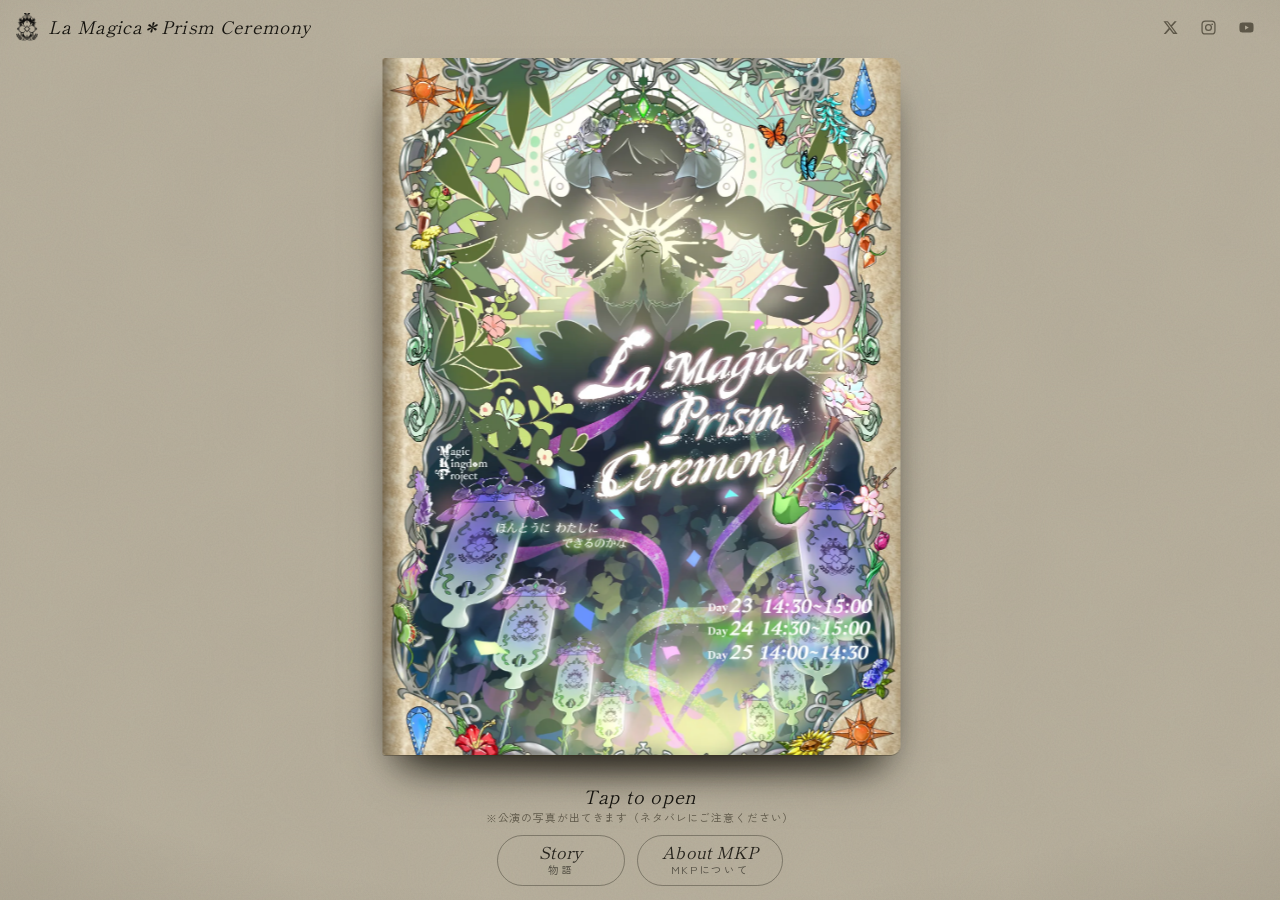
==== commit e7bb6814: "Small fixes: closed-book shadow, hint text, phone filter list - shadow under the closed book (PC) no" ====
--- a/index.html
+++ b/index.html
@@ -4,13 +4,13 @@
 <meta charset="utf-8">
 <meta name="viewport" content="width=device-width, initial-scale=1, viewport-fit=cover">
 <title>La Magica＊Prism Ceremony | Magic Kingdom Project 2026</title>
-<meta name="description" content="Magic Kingdom Project 2026 芸術祭公演「La Magica＊Prism Ceremony」。本の表紙をひらくと、公演写真のギャラリーが出てきます。">
+<meta name="description" content="あの日の魔法を、もういちど。Magic Kingdom Project 2026 芸術祭公演「La Magica＊Prism Ceremony」の、みんなが撮ってくれた写真を集めました。">
 <meta name="theme-color" content="#b9b19e">
 <!-- 公開前の確認用：検索結果に出ないようにしています。正式に公開するときは、この1行を消してください -->
 <meta name="robots" content="noindex, nofollow">
 <meta property="og:type" content="website">
 <meta property="og:title" content="La Magica＊Prism Ceremony | MKP 2026">
-<meta property="og:description" content="本をひらくと、公演写真のギャラリーが出てきます。">
+<meta property="og:description" content="あの日の魔法を、もういちど。みんなが撮ってくれた、公演の写真を集めました。">
 <meta property="og:image" content="assets/img/ogp.jpg">
 <meta name="twitter:card" content="summary_large_image">
 <link rel="icon" href="assets/img/favicon-32.png" sizes="32x32" type="image/png">
@@ -42,18 +42,18 @@
     <div class="book is-closed" data-book></div>
   </main>
 
-  <p class="hint" data-hint><b class="foil">Tap to open</b><small data-hint-sub>表紙をタップして、本をひらく</small></p>
+  <p class="hint" data-hint><b class="foil">Tap to open</b><small data-hint-sub></small></p>
 
   <nav class="dock" aria-label="コンテンツ">
     <button class="plate-btn" type="button" data-open="story"><span class="plate-btn__en">Story</span><span class="plate-btn__ja">物語</span></button>
-    <a class="plate-btn" href="about.html"><span class="plate-btn__en">About MKP</span><span class="plate-btn__ja">MKPについて</span></a>
+    <button class="plate-btn" type="button" data-open="about"><span class="plate-btn__en">About MKP</span><span class="plate-btn__ja">MKPについて</span></button>
   </nav>
 </div>
 
 <!-- ============ 本をひらいたあと：ふつうのギャラリーサイト ============ -->
 <div class="site" data-site>
   <header class="gh" data-gh>
-    <a class="gh__mark" href="#gallery" data-top aria-label="ギャラリーの先頭へ">
+    <a class="gh__mark" href="./" data-top aria-label="表紙にもどる">
       <img class="gh__crest" src="assets/img/emblem-ink.png" alt="" width="24" height="30">
       <span class="gh__title foil">La Magica＊Prism Ceremony</span>
     </a>
@@ -76,13 +76,14 @@
           <div class="gal__active" data-active aria-live="polite"></div>
         </div>
         <div class="gal__panel" id="gal-panel" data-panel-filter inert>
-          <div class="gal__panelin"><div class="gal__chips" role="group" aria-label="キャラクターで絞り込む" data-filter></div></div>
+          <div class="gal__panelin">
+          <div class="gal__mode" data-mode-box role="group" aria-label="絞り込みの条件" hidden>
+          <button type="button" data-mode="any">いずれかが写っている</button><button type="button" data-mode="all">全員が写っている</button>
+          </div>
+          <div class="gal__chips" role="group" aria-label="キャラクターで絞り込む" data-filter></div></div>
         </div>
       </div>
       <div class="gal__wrap">
-        <div class="gal__mode" data-mode-box role="group" aria-label="絞り込みの条件" hidden>
-          <button type="button" data-mode="any">いずれかが写っている</button><button type="button" data-mode="all">全員が写っている</button>
-        </div>
         <p class="gal__status" data-status role="status" aria-live="polite"></p>
         <div class="gal__grid" data-grid></div>
         <nav class="gal__pager" data-pager aria-label="ページ" hidden></nav>
@@ -109,11 +110,11 @@
     <hr class="rule">
     <ul class="drawer__list">
       <li><button type="button" data-open="story"><b>Story</b><small>物語</small></button></li>
-      <li><a href="about.html"><b>About MKP</b><small>MKPについて</small></a></li>
+      <li><button type="button" data-open="about"><b>About MKP</b><small>MKPについて</small></button></li>
     </ul>
     <hr class="rule">
     <div class="sns" data-sns></div>
-    <a class="drawer__back" href="./" data-back>‹ 本の表紙にもどる</a>
+    <a class="drawer__back" href="./" data-back>‹ もどる</a>
   </nav>
 </div>
 
@@ -127,6 +128,16 @@
     </div>
   </div>
 </div>
+<div class="panel" data-panel="about" role="dialog" aria-modal="true" aria-labelledby="p-about" hidden>
+  <div class="sheet">
+    <button class="sheet__close" type="button" data-close aria-label="閉じる">×</button>
+    <div class="sheet__scroll">
+      <header class="sheet__head"><h2 class="sheet__en foil" id="p-about">About MKP</h2><p class="sheet__ja">Magic Kingdom Project とは</p><hr class="rule"></header>
+      <div class="about" data-about></div>
+    </div>
+  </div>
+</div>
+
 <!-- 写真の拡大表示 -->
 <div class="lb" data-lb role="dialog" aria-modal="true" aria-label="写真の拡大表示" hidden>
   <div class="lb__top">
--- a/app/site.css
+++ b/app/site.css
@@ -100,6 +100,28 @@
 .story p.is-quote { font-size: 1.16rem; color: #5b3a8f; margin: 2em 0; }
 .story p.is-finale { font-size: 1.06rem; margin-top: 2.4em; padding-top: 1.6em; border-top: 1px solid var(--line); }
 
+/* About（MKPとは） */
+.about__lead { max-width: 34em; margin: 0 auto; font-family: var(--f-story); font-size: 1rem; line-height: 2.05; letter-spacing: .04em; }
+.about__lead p { margin: 0 0 1em; }
+.about__lead .about__main { font-size: 1.08rem; }
+.about h3 { margin: 32px 0 12px; font-family: var(--f-display); font-style: italic; font-weight: 400; font-size: 1.22rem; text-align: center; letter-spacing: .04em; }
+.about h3 small { display: block; font-family: var(--f-ui); font-style: normal; font-size: .68rem; letter-spacing: .26em; color: var(--ink-soft); text-indent: .26em; }
+.about__teams { display: grid; grid-template-columns: repeat(auto-fit, minmax(190px, 1fr)); gap: 10px; }
+.team { display: grid; gap: 3px; align-content: start; padding: 14px 16px 12px; border: 1px solid var(--line-strong); border-radius: 10px; text-decoration: none; transition: background .2s; }
+a.team:hover { background: rgba(255, 255, 255, .55); }
+.team b { font-family: var(--f-story); font-weight: 500; font-size: 1.04rem; letter-spacing: .08em; }
+.team span { font-size: .84rem; color: var(--ink-soft); line-height: 1.7; }
+.team small { margin-top: 3px; font-size: .7rem; letter-spacing: .08em; color: var(--violet); }
+.about__works { list-style: none; margin: 0; padding: 0; border-top: 1px solid var(--line); }
+.about__works li { display: flex; align-items: baseline; gap: 16px; padding: 12px 4px; border-bottom: 1px solid var(--line); font-family: var(--f-story); letter-spacing: .06em; }
+.about__works li span { min-width: 3.2em; font-family: var(--f-display); font-style: italic; font-size: 1.25rem; color: var(--ink-soft); }
+.about__sns { display: flex; flex-wrap: wrap; justify-content: center; gap: 10px; }
+.follow__card { display: grid; grid-template-columns: auto 1fr; column-gap: 12px; align-items: center; min-width: 190px; padding: 10px 20px; border: 1px solid var(--line-strong); border-radius: 999px; text-decoration: none; transition: background .2s; }
+.follow__card:hover { background: rgba(255, 255, 255, .55); }
+.follow__card svg { grid-row: 1 / 3; width: 20px; height: 20px; fill: var(--ink-soft); }
+.follow__card b { font-family: var(--f-display); font-style: italic; font-weight: 400; font-size: 1.05rem; line-height: 1.2; }
+.follow__card small { font-size: .72rem; color: var(--ink-soft); }
+
 html.is-locked, html.is-locked body { overflow: hidden; }
 @media (max-width: 899px) { :root { --top-h: 50px; } .top__title { font-size: .94rem; } .sns a { width: 32px; } }
 @media (prefers-reduced-motion: reduce) { .sheet { transition: none; } .panel { transition: none; } }
--- a/app/landing.css
+++ b/app/landing.css
@@ -22,7 +22,9 @@
 .slot--l { left: 0; } .slot--r { left: var(--pw); }
 .book.single .slot--r { left: 0; }
 .book.single .slot--l { display: none; }
-.book::before { content: ""; position: absolute; left: 4%; right: 4%; bottom: -14px; height: 30px; border-radius: 50%; background: rgba(24, 21, 14, .5); filter: blur(16px); z-index: -1; }
+.book::before { content: ""; position: absolute; left: 4%; right: 4%; bottom: -14px; height: 30px; border-radius: 50%; background: rgba(24, 21, 14, .5); filter: blur(16px); z-index: -1; transition: left var(--turn) cubic-bezier(.5, .05, .2, 1); }
+/* 表紙がとじているときは、影も表紙の下だけ（本は見開きの幅なので、そのままだと横に伸びて見える） */
+.book.is-closed:not(.single)::before { left: 53%; right: 3%; }
 .hit { position: absolute; inset: 0; z-index: 9; border: 0; background: none; cursor: pointer; }
 .book:not(.is-closed) .hit { display: none; }
 
--- a/app/gallery.css
+++ b/app/gallery.css
@@ -82,7 +82,7 @@
 .fchip .x { margin-left: 2px; opacity: .7; }
 
 .gal__wrap { max-width: 1100px; margin: 0 auto; padding: 18px max(16px, env(safe-area-inset-right, 0)) 20px max(16px, env(safe-area-inset-left, 0)); }
-.gal__mode { display: flex; width: max-content; max-width: 100%; margin: 0 auto 12px; padding: 3px; border: 1px solid var(--line-strong); border-radius: 999px; }
+.gal__mode { display: flex; width: max-content; max-width: 100%; margin: 14px auto 0; padding: 3px; border: 1px solid var(--line-strong); border-radius: 999px; }
 .gal__mode[hidden] { display: none; }
 .gal__mode button { border: 0; background: none; font-size: .78rem; letter-spacing: .04em; padding: 6px 14px; min-height: 34px; border-radius: 999px; cursor: pointer; white-space: nowrap; color: var(--ink-soft); }
 .gal__mode button[aria-pressed="true"] { background: var(--ink); color: var(--vellum-0); }
@@ -157,6 +157,10 @@
 .lb__credit u { text-underline-offset: 4px; text-decoration-color: rgba(243, 234, 212, .45); }
 
 @media (max-width: 560px) {
+  /* スマホでは、キャラの絞り込みを、1行に1人ずつ、縦にそろえて並べる */
+  .gal__chips { display: grid; grid-template-columns: 1fr; gap: 6px; justify-content: stretch; }
+  .gal__panel .fchip { width: 100%; justify-content: flex-start; min-height: 40px; }
+  .gal__panel .fchip small { margin-left: auto; }
   .gal__pager { gap: 4px; flex-wrap: nowrap; }
   .pager__num, .pager__nav { min-width: 36px; height: 38px; padding: 0 6px; font-size: 1rem; }
   .pager__gap { padding: 0; }
